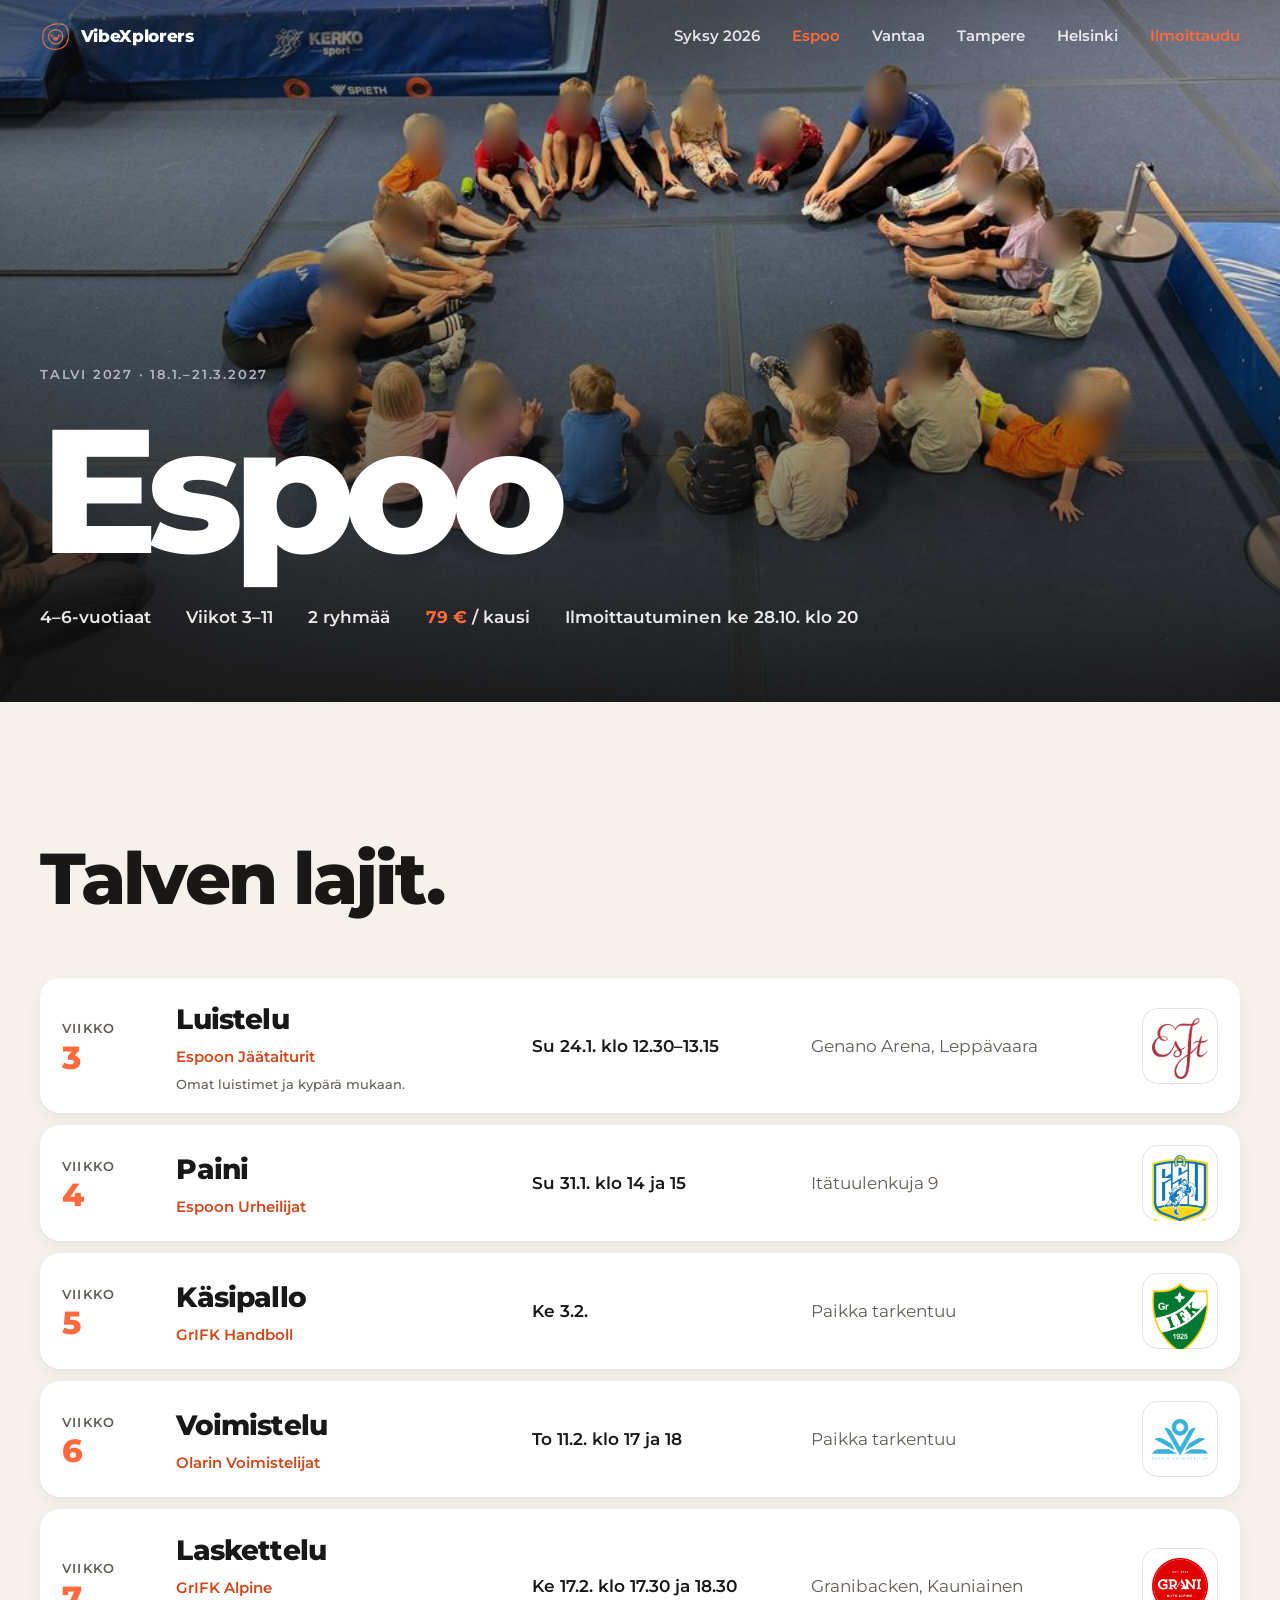
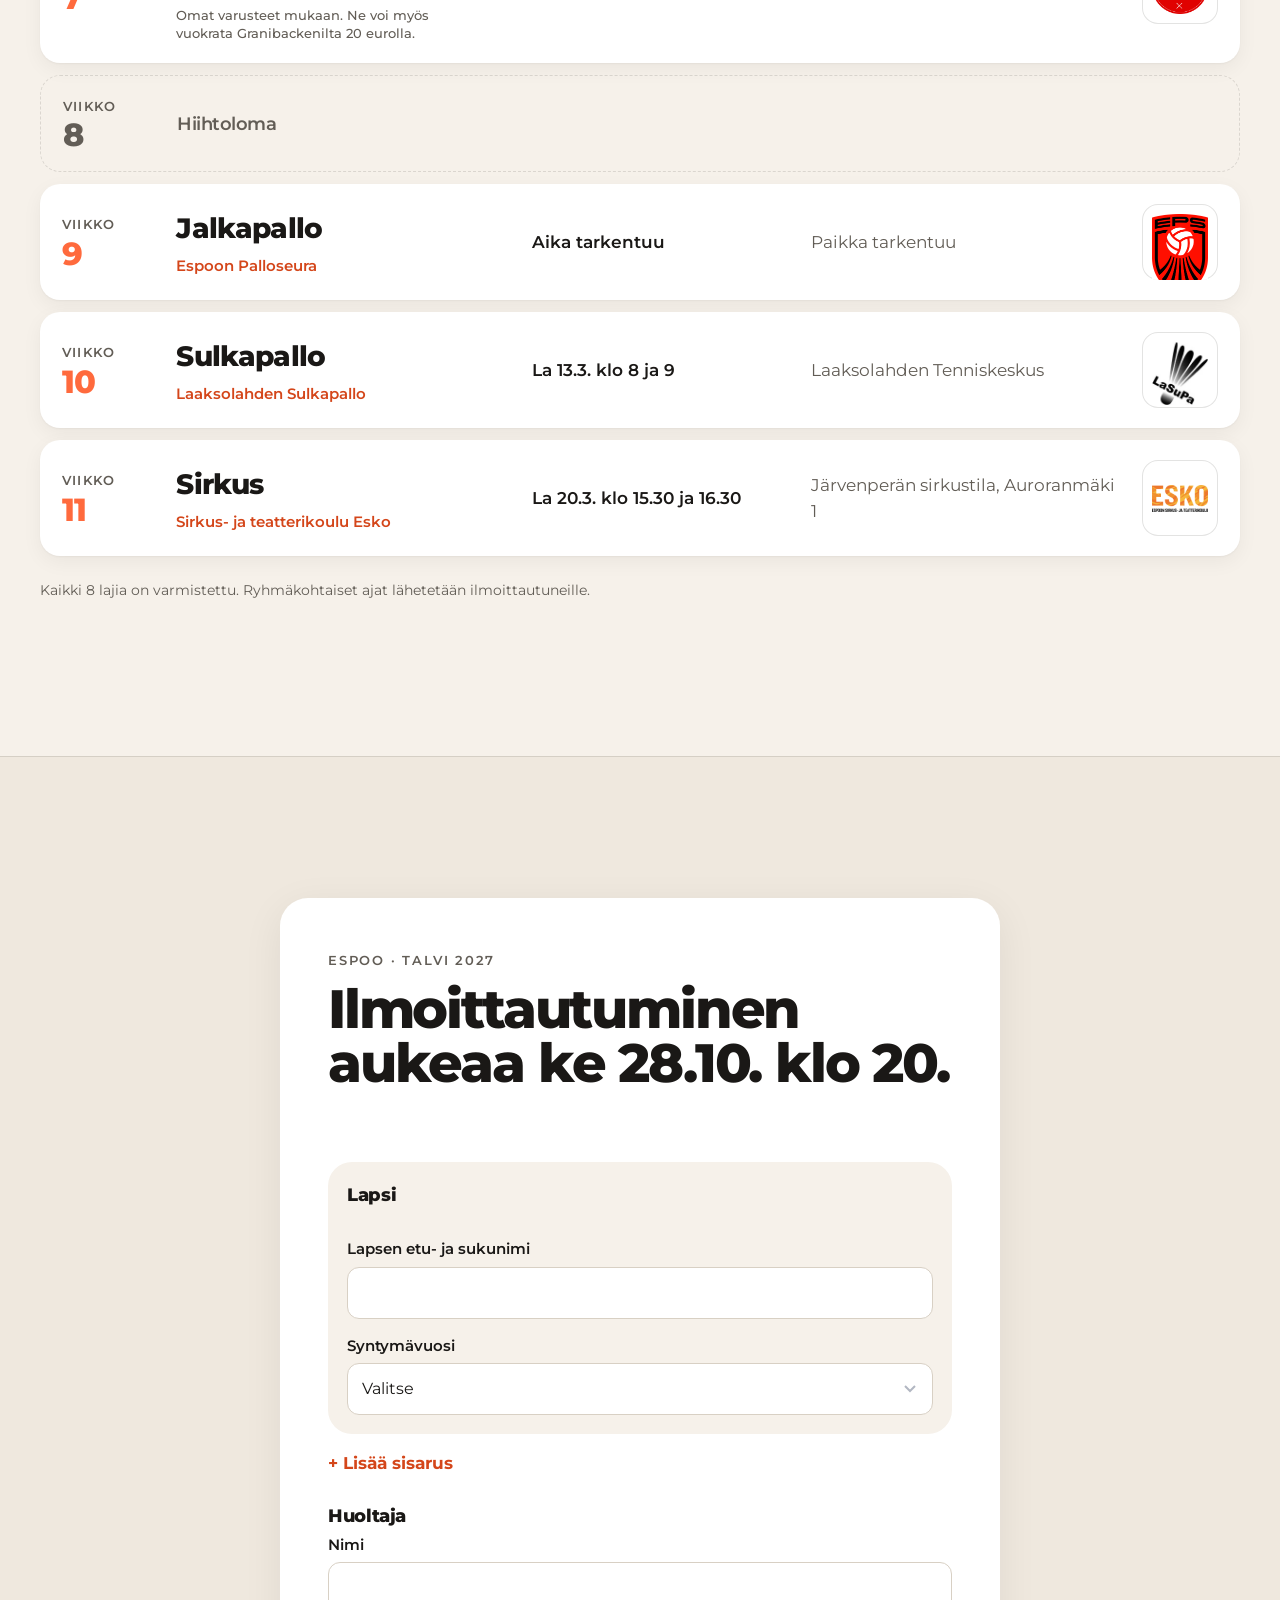
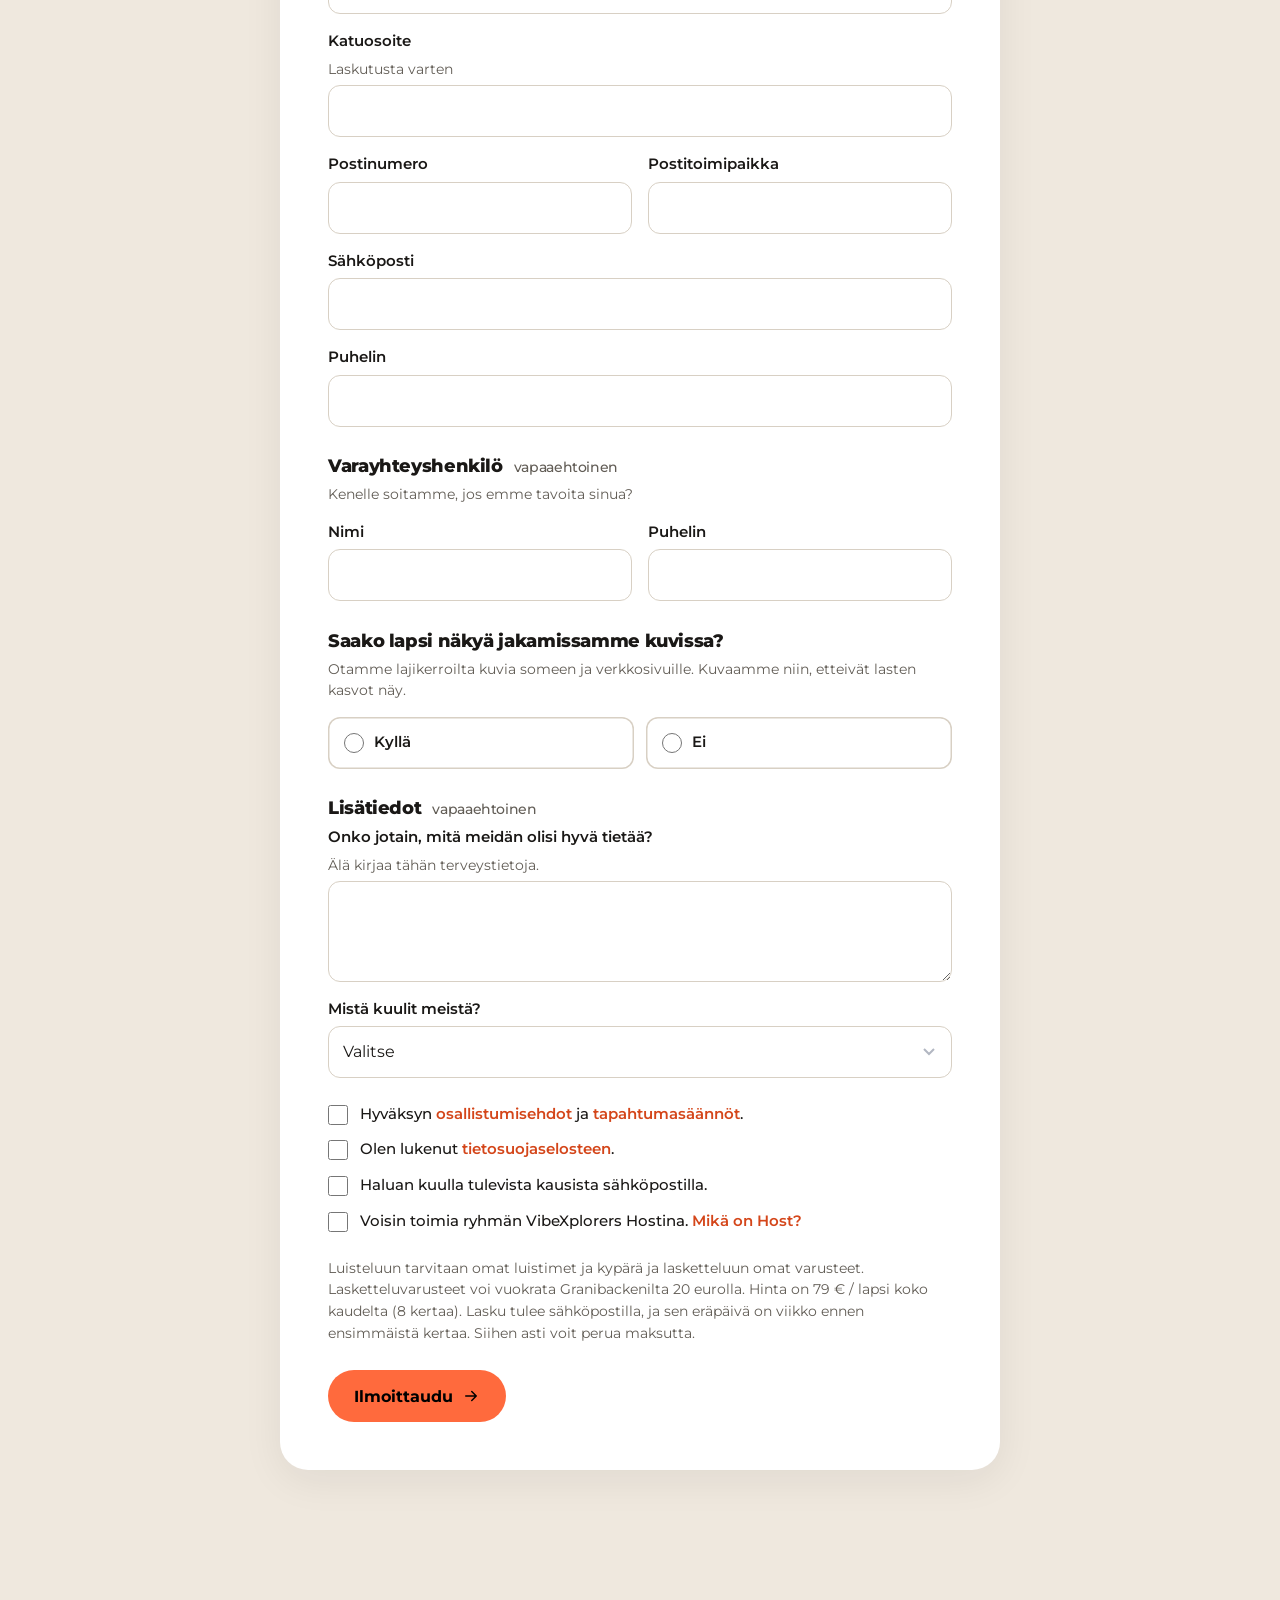
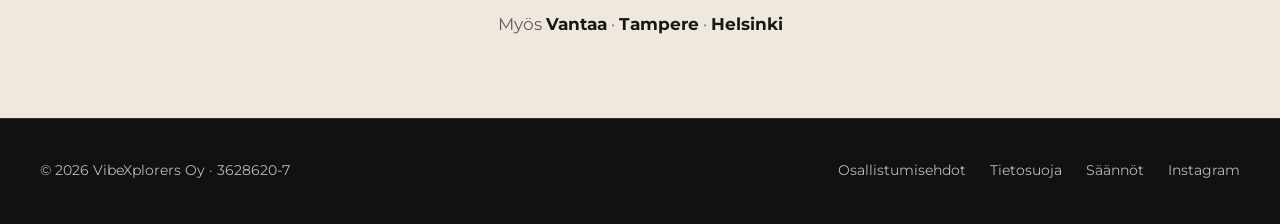
==== espoo.html @ 740dd037 "aikataulumuutokset" ====
<!DOCTYPE html>
<html lang="fi">
<head>
  <meta charset="UTF-8" />
  <meta name="viewport" content="width=device-width, initial-scale=1.0" />
  <title>VibeXplorers Espoo – Talvi 2027</title>
  <meta name="description" content="8 lajin liikkari 4–6-vuotiaille, Espoo, talvi 2027." />
  <meta name="theme-color" content="#0b0b0b" />
  <meta property="og:title" content="VibeXplorers Espoo – Talvi 2027" />
  <meta property="og:description" content="8 lajin liikkari 4–6-vuotiaille, Espoo, talvi 2027." />
  <meta property="og:image" content="https://vibexplorers.com/share-2027.jpg" />
  <meta property="og:image:type" content="image/jpeg" />
  <meta property="og:image:width" content="1200" />
  <meta property="og:image:height" content="630" />
  <meta property="og:image:alt" content="VibeXplorers – Kokeile eri lajeja. Löydä oma juttu." />
  <meta property="og:locale" content="fi_FI" />
  <meta property="og:site_name" content="VibeXplorers" />
  <meta property="og:url" content="https://vibexplorers.com/espoo" />
  <link rel="canonical" href="https://vibexplorers.com/espoo" />
  <meta property="og:type" content="website" />
  <meta name="twitter:card" content="summary_large_image" />
  <meta name="twitter:image" content="https://vibexplorers.com/share-2027.jpg" />
  <link rel="apple-touch-icon" sizes="180x180" href="/apple-touch-icon.png">
  <link rel="icon" type="image/png" sizes="96x96" href="/favicon-96x96.png">
  <link rel="icon" type="image/svg+xml" href="/favicon.svg">
  <link rel="manifest" href="/site.webmanifest">
  <link rel="preload" as="image" href="img/kuva-piiri.jpg">
  <link rel="stylesheet" href="style.css?v=2" />
</head>
<body>
  <nav class="nav" aria-label="Päävalikko">
    <div class="wrap">
      <a href="/" class="logo"><img src="logo.png" alt="" width="32" height="32" /><span>VibeXplorers</span></a>
      <ul>
        <li><a href="/syksy">Syksy<span class="yr"> 2026</span></a></li><li><a href="/espoo" aria-current="page">Espoo</a></li><li><a href="/vantaa">Vantaa</a></li><li><a href="/tampere">Tampere</a></li><li><a href="/helsinki">Helsinki</a></li>
        <li><a href="#ilmoittaudu" class="cta">Ilmoittaudu</a></li>
      </ul>
    </div>
  </nav>

  <header class="hero city-hero">
    <img src="img/kuva-piiri.jpg" alt="" style="object-position:50% 45%" />
    <div class="wrap">
      <span class="label">Talvi 2027 · 18.1.–21.3.2027</span>
      <h1>Espoo</h1>
      <div class="facts"><span>4–6-vuotiaat</span><span>Viikot 3–11</span><span>2 ryhmää</span><span><b>79 €</b> / kausi</span><span>Ilmoittautuminen ke 28.10. klo 20</span></div>
    </div>
  </header>

  <main>
    <section class="sec light">
      <div class="wrap">
        <div class="head rv"><h2 class="statement">Talven lajit.</h2></div>
        <div class="program rv">
        <div class="row"><div class="wk">Viikko<b>3</b></div><div><h3>Luistelu</h3><div class="club">Espoon Jäätaiturit</div><div class="gear">Omat luistimet ja kypärä mukaan.</div></div><div class="time">Su 24.1. klo 12.30–13.15</div><div class="place">Genano Arena, Leppävaara</div><div class="logo-tile"><img src="img/logot/esjt.png" alt="Espoon Jäätaiturit" loading="lazy" /></div></div>
        <div class="row"><div class="wk">Viikko<b>4</b></div><div><h3>Paini</h3><div class="club">Espoon Urheilijat</div></div><div class="time">Su 31.1. klo 14 ja 15</div><div class="place">Itätuulenkuja 9</div><div class="logo-tile"><img src="img/logot/esu.png" alt="Espoon Urheilijat" loading="lazy" /></div></div>
        <div class="row"><div class="wk">Viikko<b>5</b></div><div><h3>Käsipallo</h3><div class="club">GrIFK Handboll</div></div><div class="time">Ke 3.2.</div><div class="place">Paikka tarkentuu</div><div class="logo-tile"><img src="img/logot/grifk.png" alt="GrIFK Handboll" loading="lazy" /></div></div>
        <div class="row"><div class="wk">Viikko<b>6</b></div><div><h3>Voimistelu</h3><div class="club">Olarin Voimistelijat</div></div><div class="time">To 11.2. klo 17 ja 18</div><div class="place">Paikka tarkentuu</div><div class="logo-tile"><img src="img/logot/ovo.png" alt="Olarin Voimistelijat" loading="lazy" /></div></div>
        <div class="row"><div class="wk">Viikko<b>7</b></div><div><h3>Laskettelu</h3><div class="club">GrIFK Alpine</div><div class="gear">Omat varusteet mukaan. Ne voi myös vuokrata Granibackenilta 20 eurolla.</div></div><div class="time">Ke 17.2. klo 17.30 ja 18.30</div><div class="place">Granibacken, Kauniainen</div><div class="logo-tile"><img src="img/logot/grani.png" alt="GrIFK Alpine" loading="lazy" /></div></div>
        <div class="row off"><div class="wk">Viikko<b>8</b></div><div><h3>Hiihtoloma</h3></div><div></div><div></div><div></div></div>
        <div class="row"><div class="wk">Viikko<b>9</b></div><div><h3>Jalkapallo</h3><div class="club">Espoon Palloseura</div></div><div class="time">Aika tarkentuu</div><div class="place">Paikka tarkentuu</div><div class="logo-tile"><img src="img/logot/eps.png" alt="Espoon Palloseura" loading="lazy" /></div></div>
        <div class="row"><div class="wk">Viikko<b>10</b></div><div><h3>Sulkapallo</h3><div class="club">Laaksolahden Sulkapallo</div></div><div class="time">La 13.3. klo 8 ja 9</div><div class="place">Laaksolahden Tenniskeskus</div><div class="logo-tile"><img src="img/logot/lasupa.png" alt="Laaksolahden Sulkapallo" loading="lazy" /></div></div>
        <div class="row"><div class="wk">Viikko<b>11</b></div><div><h3>Sirkus</h3><div class="club">Sirkus- ja teatterikoulu Esko</div></div><div class="time">La 20.3. klo 15.30 ja 16.30</div><div class="place">Järvenperän sirkustila, Auroranmäki 1</div><div class="logo-tile"><img src="img/logot/esko.png" alt="Sirkus- ja teatterikoulu Esko" loading="lazy" /></div></div>
        </div>
        <p class="note">Kaikki 8 lajia on varmistettu. Ryhmäkohtaiset ajat lähetetään ilmoittautuneille.</p>
      </div>
    </section>

    <section class="sec reg light" id="ilmoittaudu" data-api="https://script.google.com/macros/s/AKfycbxaE8k7ecQkRbApqkRnJxMLZdKQ932snYAb1148hZ644TEFt3Ra5DZ1m1UEX1Vsi7Tr/exec" data-city="espoo" data-years="2020,2021,2022,2023" data-groups="2" data-per-group="27">
      <div class="wrap narrow">
        <span class="label">Espoo · Talvi 2027</span>
        <h2 data-title>Ilmoittautuminen aukeaa ke 28.10. klo 20.</h2>
        <p class="reg-status" data-status aria-live="polite"></p>
        <div class="reg-done" data-done hidden aria-live="polite"></div>
        <form novalidate>
          <div data-kids></div>
          <button type="button" class="linkbtn add" data-add-kid>+ Lisää sisarus</button>

          <fieldset><legend>Huoltaja</legend>
            <div class="field"><label for="guardian">Nimi</label><input id="guardian" name="guardian" type="text" autocomplete="name" aria-describedby="err-guardian" /><span class="err" id="err-guardian" aria-live="polite"></span></div>
            <div class="field"><label for="street">Katuosoite</label><span class="hint">Laskutusta varten</span><input id="street" name="street" type="text" autocomplete="street-address" aria-describedby="err-street" /><span class="err" id="err-street" aria-live="polite"></span></div>
            <div class="two">
              <div class="field"><label for="postcode">Postinumero</label><input id="postcode" name="postcode" type="text" autocomplete="postal-code" aria-describedby="err-postcode" inputmode="numeric" maxlength="5"/><span class="err" id="err-postcode" aria-live="polite"></span></div>
              <div class="field"><label for="postCity">Postitoimipaikka</label><input id="postCity" name="postCity" type="text" autocomplete="address-level2" aria-describedby="err-postCity" /><span class="err" id="err-postCity" aria-live="polite"></span></div>
            </div>
            <div class="field"><label for="email">Sähköposti</label><input id="email" name="email" type="email" autocomplete="email" aria-describedby="err-email" inputmode="email"/><span class="err" id="err-email" aria-live="polite"></span></div>
            <div class="field"><label for="phone">Puhelin</label><input id="phone" name="phone" type="tel" autocomplete="tel" aria-describedby="err-phone" /><span class="err" id="err-phone" aria-live="polite"></span></div>
          </fieldset>

          <fieldset><legend>Varayhteyshenkilö <span class="opt">vapaaehtoinen</span></legend>
            <p class="hint">Kenelle soitamme, jos emme tavoita sinua?</p>
            <div class="two">
              <div class="field"><label for="emergencyName">Nimi</label><input id="emergencyName" name="emergencyName" type="text" autocomplete="off" aria-describedby="err-emergencyName" /><span class="err" id="err-emergencyName" aria-live="polite"></span></div>
              <div class="field"><label for="emergencyPhone">Puhelin</label><input id="emergencyPhone" name="emergencyPhone" type="tel" autocomplete="off" aria-describedby="err-emergencyPhone" /><span class="err" id="err-emergencyPhone" aria-live="polite"></span></div>
            </div>
          </fieldset>

          <fieldset id="photo" aria-describedby="err-photo"><legend>Saako lapsi näkyä jakamissamme kuvissa?</legend>
            <p class="hint">Otamme lajikerroilta kuvia someen ja verkkosivuille. Kuvaamme niin, etteivät lasten kasvot näy.</p>
            <div class="choice"><label><input type="radio" name="photo" value="yes" /> Kyllä</label><label><input type="radio" name="photo" value="no" /> Ei</label></div>
            <span class="err" id="err-photo" aria-live="polite"></span>
          </fieldset>

          <fieldset><legend>Lisätiedot <span class="opt">vapaaehtoinen</span></legend>
            <div class="field"><label for="notes">Onko jotain, mitä meidän olisi hyvä tietää?</label><span class="hint">Älä kirjaa tähän terveystietoja.</span><textarea id="notes" name="notes" rows="3" maxlength="500"></textarea></div>
            <div class="field"><label for="source">Mistä kuulit meistä?</label><select id="source" name="source"><option value="">Valitse</option><option>Kaveri</option><option>Instagram</option><option>Facebook</option><option>Päiväkoti</option><option>Seura</option><option>Muu</option></select></div>
          </fieldset>

          <fieldset class="checks"><legend class="sr">Hyväksynnät</legend>
            <label class="check"><input type="checkbox" name="terms" id="terms" aria-describedby="err-terms" /> <span>Hyväksyn <a href="/vibexplorers-osallistumisehdot.pdf" target="_blank" rel="noopener">osallistumisehdot</a> ja <a href="/vibexplorers-saannot.pdf" target="_blank" rel="noopener">tapahtumasäännöt</a>.</span></label>
            <span class="err" id="err-terms" aria-live="polite"></span>
            <label class="check"><input type="checkbox" name="privacy" id="privacy" aria-describedby="err-privacy" /> <span>Olen lukenut <a href="/vibexplorers-tietosuojaseloste.pdf" target="_blank" rel="noopener">tietosuojaselosteen</a>.</span></label>
            <span class="err" id="err-privacy" aria-live="polite"></span>
            <label class="check"><input type="checkbox" name="newsletter" /> <span>Haluan kuulla tulevista kausista sähköpostilla.</span></label>
            <label class="check"><input type="checkbox" name="host" /> <span>Voisin toimia ryhmän VibeXplorers Hostina. <a href="/host" target="_blank" rel="noopener">Mikä on Host?</a></span></label>
          </fieldset>

          <div class="hp" aria-hidden="true"><label for="website">Älä täytä</label><input id="website" name="website" type="text" tabindex="-1" autocomplete="off" /></div>

          <p class="fine">Luisteluun tarvitaan omat luistimet ja kypärä ja lasketteluun omat varusteet. Lasketteluvarusteet voi vuokrata Granibackenilta 20 eurolla. Hinta on 79 € / lapsi koko kaudelta (8 kertaa). Lasku tulee sähköpostilla, ja sen eräpäivä on viikko ennen ensimmäistä kertaa. Siihen asti voit perua maksutta.</p>
          <p class="soon-note" data-soon-note hidden></p>
          <div class="form-msg" data-form-msg hidden role="alert"></div>
          <button type="submit" class="btn submit" disabled><span>Ladataan…</span> <svg viewBox="0 0 24 24" fill="none" stroke="currentColor" stroke-width="2" stroke-linecap="round" stroke-linejoin="round" aria-hidden="true"><path d="M5 12h14M13 6l6 6-6 6"/></svg></button>
        </form>
        <template id="kid-tpl">
          <fieldset class="kid"><legend>Lapsi</legend>
            <div class="field"><label data-for="Name">Lapsen etu- ja sukunimi</label><input data-k="Name" type="text" autocomplete="off" /><span class="err" data-err="Name" aria-live="polite"></span></div>
            <div class="field"><label data-for="Year">Syntymävuosi</label><select data-k="Year"><option value="">Valitse</option><option value="2020">2020</option><option value="2021">2021</option><option value="2022">2022</option><option value="2023">2023</option></select><span class="err" data-err="Year" aria-live="polite"></span></div>
            <button type="button" class="linkbtn rm" data-rm hidden>Poista</button>
          </fieldset>
        </template>
      </div>
    </section>
    <script src="/ilmo.js?v=9" defer></script>

    <p style="text-align:center;color:var(--grey);margin:-3rem 0 5rem">Myös <a href="/vantaa" style="color:var(--white);font-weight:700">Vantaa</a> · <a href="/tampere" style="color:var(--white);font-weight:700">Tampere</a> · <a href="/helsinki" style="color:var(--white);font-weight:700">Helsinki</a></p>
  </main>

  <footer>
    <div class="wrap">
      <span>&copy; 2026 VibeXplorers Oy · 3628620-7</span>
      <nav aria-label="Alatunniste">
        <a href="vibexplorers-osallistumisehdot.pdf" target="_blank" rel="noopener noreferrer">Osallistumisehdot</a>
        <a href="vibexplorers-tietosuojaseloste.pdf" target="_blank" rel="noopener noreferrer">Tietosuoja</a>
        <a href="vibexplorers-saannot.pdf" target="_blank" rel="noopener noreferrer">Säännöt</a>
        <a href="https://www.instagram.com/vibexplorers_/" target="_blank" rel="noopener noreferrer">Instagram</a>
      </nav>
    </div>
  </footer>
  <script>
    (function () {
      var nav = document.querySelector('.nav');
      var onScroll = function () { nav.classList.toggle('solid', window.scrollY > 40); };
      onScroll(); window.addEventListener('scroll', onScroll, { passive: true });
      var els = document.querySelectorAll('.rv');
      if (!('IntersectionObserver' in window)) { els.forEach(function (el) { el.classList.add('in'); }); return; }
      var io = new IntersectionObserver(function (entries) {
        entries.forEach(function (en) { if (en.isIntersecting) { en.target.classList.add('in'); io.unobserve(en.target); } });
      }, { rootMargin: '0px 0px -8% 0px' });
      els.forEach(function (el) { io.observe(el); });
    })();
  </script>
</body>
</html>
---- style.css ----
/* VibeXplorers – Talvi 2027 (v4, minimal) */
@import url('https://fonts.googleapis.com/css2?family=Montserrat:wght@400;500;600;700;800&display=swap');

:root {
  --orange: #FF6A3D;
  --black: #000;
  --ink: #0b0b0b;
  --charcoal: #111;
  --white: #fff;
  --grey: #B2B7C2;
  --line: rgba(255,255,255,.12);
  --max: 1200px;
  --r: 20px;
}

* { box-sizing: border-box; }
html { scroll-behavior: smooth; overflow-x: clip; }
body { margin: 0; font-family: 'Montserrat', system-ui, sans-serif; background: var(--ink); color: var(--white); line-height: 1.55; -webkit-font-smoothing: antialiased; overflow-x: clip; }
a { color: inherit; text-decoration: none; }
img { display: block; max-width: 100%; height: auto; }
.wrap { width: min(100% - 40px, var(--max)); margin: 0 auto; }

h1, h2 { margin: 0; font-weight: 800; letter-spacing: -0.04em; line-height: 1; }
.label { font-size: .8rem; font-weight: 600; letter-spacing: .14em; text-transform: uppercase; color: var(--grey); }
.o { color: var(--orange); }

.btn { display: inline-flex; align-items: center; gap: .6rem; height: 52px; padding: 0 1.6rem; border-radius: 999px; font-weight: 700; font-size: .98rem; white-space: nowrap; background: var(--orange); color: var(--black); transition: transform .2s ease, background .2s ease; }
.btn svg { width: 18px; height: 18px; flex: none; }
.btn:hover { transform: translateY(-1px); background: #ff7f57; }
.btn.ghost { background: transparent; color: var(--white); box-shadow: inset 0 0 0 1.5px rgba(255,255,255,.35); }
.btn.ghost:hover { box-shadow: inset 0 0 0 1.5px var(--white); background: transparent; }

/* Nav */
.nav { position: fixed; inset: 0 0 auto; z-index: 50; transition: background .3s, backdrop-filter .3s; }
.nav.solid { background: rgba(11,11,11,.8); backdrop-filter: blur(14px); -webkit-backdrop-filter: blur(14px); }
.nav .wrap { display: flex; align-items: center; justify-content: space-between; height: 72px; }
.nav .logo { display: flex; align-items: center; gap: .55rem; font-weight: 800; letter-spacing: -0.02em; }
.nav .logo img { width: 32px; height: 32px; }
.nav ul { display: flex; align-items: center; gap: 2rem; list-style: none; margin: 0; padding: 0; font-weight: 600; font-size: .95rem; }
.nav ul a { opacity: .85; transition: opacity .2s, color .2s; }
.nav ul a:hover, .nav ul a[aria-current] { opacity: 1; }
.nav ul a[aria-current] { color: var(--orange); }
.nav ul .cta { opacity: 1; color: var(--orange); }

/* Hero */
.hero { position: relative; min-height: 100svh; display: flex; align-items: flex-end; overflow: hidden; }
.hero > img { position: absolute; inset: 0; width: 100%; height: 100%; object-fit: cover; object-position: 50% 60%; }
.hero::after { content: ""; position: absolute; inset: 0; background: linear-gradient(180deg, rgba(0,0,0,.45) 0%, rgba(0,0,0,0) 22%, rgba(0,0,0,.35) 55%, rgba(0,0,0,.9) 100%), linear-gradient(90deg, rgba(0,0,0,.55) 0%, rgba(0,0,0,0) 65%); }
.hero .wrap { position: relative; z-index: 1; padding-bottom: clamp(3rem, 8vh, 5.5rem); }
.hero h1 { font-size: clamp(2.6rem, 7vw, 6rem); max-width: none; margin-top: 1rem; }
.hero p { font-size: clamp(1.05rem, 1.6vw, 1.25rem); color: rgba(255,255,255,.85); margin: 1.4rem 0 2rem; max-width: 34ch; }
.hero .actions { display: flex; flex-wrap: wrap; gap: .8rem; }

.city-hero { min-height: 78svh; }
.city-hero h1 { font-size: clamp(4rem, 14vw, 11rem); max-width: none; letter-spacing: -0.06em; }
.facts { display: flex; flex-wrap: wrap; gap: .5rem 2.2rem; margin-top: 1.6rem; font-weight: 600; font-size: 1.05rem; }
.facts span { color: rgba(255,255,255,.9); }
.facts b { color: var(--orange); font-weight: 700; }

/* Sections */
.sec { padding: clamp(5rem, 11vw, 9rem) 0; }
.statement { font-size: clamp(2.2rem, 5.6vw, 4.6rem); max-width: 14ch; }
.sub { color: var(--grey); font-size: 1.1rem; margin: 1.4rem 0 0; max-width: 46ch; }
.head { display: flex; justify-content: space-between; align-items: flex-end; gap: 2rem; flex-wrap: wrap; margin-bottom: clamp(2.5rem, 5vw, 4rem); }

/* Photo bento */
.bento { display: grid; grid-template-columns: repeat(4, 1fr); grid-auto-rows: clamp(180px, 22vw, 290px); gap: 12px; }
.bento figure { margin: 0; border-radius: var(--r); overflow: hidden; background: #1a1a1a; }
.bento img { width: 100%; height: 100%; object-fit: cover; transition: transform 1.2s cubic-bezier(.2,.7,.2,1); }
.bento figure:hover img { transform: scale(1.04); }
.bento .t { grid-row: span 2; }
.bento .w { grid-column: span 2; }

/* Cities */
.cities { border-top: 1px solid var(--line); }
.city-row { display: grid; grid-template-columns: 1fr auto auto; align-items: center; gap: 2rem; padding: clamp(1.6rem, 3.5vw, 2.6rem) 0; border-bottom: 1px solid var(--line); transition: padding .3s ease; }
.city-row h3 { margin: 0; font-size: clamp(2.4rem, 6vw, 4.8rem); font-weight: 800; letter-spacing: -0.05em; line-height: 1; transition: color .25s; }
.city-row .when { color: var(--grey); font-weight: 600; text-align: right; }
.city-row .arrow { width: 56px; height: 56px; border-radius: 50%; display: grid; place-items: center; box-shadow: inset 0 0 0 1.5px rgba(255,255,255,.25); transition: background .25s, box-shadow .25s, transform .25s; }
.city-row .arrow svg { width: 20px; height: 20px; }
.city-row:hover h3 { color: var(--orange); }
.city-row:hover .arrow { background: var(--orange); box-shadow: none; color: var(--black); transform: rotate(-45deg); }

/* Passi split */
.split { display: grid; grid-template-columns: 1fr 1fr; gap: clamp(2rem, 6vw, 6rem); align-items: center; }
.passi-img { background: #161616; border-radius: 28px; padding: clamp(2rem, 6vw, 4.5rem); display: grid; place-items: center; }
.passi-img img { width: min(100%, 340px); border-radius: 14px; box-shadow: 0 30px 60px rgba(0,0,0,.55); }

/* Program list */
.program { border-top: 1px solid var(--line); }
.row { position: relative; display: grid; grid-template-columns: 90px 1.3fr 1fr 1.2fr 76px; gap: 1.5rem; align-items: center; padding: 1.6rem 0; border-bottom: 1px solid var(--line); }
.row .wk { font-size: .82rem; font-weight: 600; color: var(--grey); letter-spacing: .08em; text-transform: uppercase; }
.row .wk b { display: block; font-size: 2rem; color: var(--white); letter-spacing: -0.04em; font-weight: 800; text-transform: none; line-height: 1; margin-top: .2rem; }
.row h3 { margin: 0; font-size: clamp(1.35rem, 2.4vw, 1.75rem); font-weight: 800; letter-spacing: -0.03em; }
.row .club { color: var(--orange); font-weight: 600; margin-top: .2rem; font-size: .95rem; }
.row .time { font-weight: 600; }
.row .place { color: var(--grey); }
.row.tba h3 { color: rgba(255,255,255,.35); }
.row.tba .wk b { color: rgba(255,255,255,.35); }
.row.off { opacity: .5; }
.row.off h3 { font-weight: 600; font-size: 1.1rem; }
.note { color: var(--grey); font-size: .9rem; margin-top: 1.4rem; }

/* CTA */
.cta { text-align: center; }
.cta h2 { font-size: clamp(2.4rem, 6vw, 5rem); max-width: 16ch; margin: 0 auto; }
.cta .btn { margin-top: 2.4rem; }

/* Contact */
.contact { display: flex; align-items: center; gap: 1.2rem; justify-content: center; margin-top: 4.5rem; color: var(--grey); }
.contact img { width: 56px; height: 56px; border-radius: 50%; object-fit: cover; }
.contact strong { color: var(--white); display: block; font-weight: 700; }
.contact a { color: var(--orange); font-weight: 600; }

/* Footer */
footer { border-top: 1px solid var(--line); padding: 2.6rem 0; color: var(--grey); font-size: .88rem; }
footer .wrap { display: flex; justify-content: space-between; gap: 1.5rem; flex-wrap: wrap; align-items: center; }
footer nav { display: flex; gap: 1.5rem; flex-wrap: wrap; }
footer a:hover { color: var(--white); }

/* Reveal */
.rv { opacity: 0; transform: translateY(24px); transition: opacity .9s ease, transform .9s cubic-bezier(.2,.7,.2,1); }
.rv.in { opacity: 1; transform: none; }

@media (max-width: 900px) {
  .bento { grid-template-columns: repeat(2, 1fr); }
  .bento .w { grid-column: span 2; }
  .split { grid-template-columns: 1fr; }
  .row { grid-template-columns: 70px 1fr; row-gap: .35rem; align-items: baseline; padding-right: 76px; }
  .row .logo-tile { position: absolute; right: 0; top: 1.4rem; width: 60px; height: 60px; padding: 8px; }
  .row .time, .row .place { grid-column: 2; }
  .row .wk b { font-size: 1.6rem; }
}
@media (max-width: 640px) {
  .nav ul { gap: 1.05rem; font-size: .88rem; }
  .nav .logo span { display: none; }
  .nav ul li:last-child { display: none; }
  .city-row { grid-template-columns: 1fr auto; }
  .city-row .when { display: none; }
  .city-row .arrow { width: 46px; height: 46px; }
  .btn { width: 100%; justify-content: center; }
  .hero .actions { width: 100%; }
}
@media (prefers-reduced-motion: reduce) {
  * { transition: none !important; scroll-behavior: auto !important; }
  .rv { opacity: 1; transform: none; }
}

/* Club logos */
.logo-tile { width: 76px; height: 76px; border-radius: 16px; background: var(--white); display: grid; place-items: center; padding: 10px; }
.logo-tile { overflow: hidden; }
.logo-tile img { width: 100%; height: 100%; object-fit: contain; }
.partners .label { display: block; margin-bottom: 1.4rem; }
.partner-grid { display: grid; grid-template-columns: repeat(7, 1fr); gap: 12px; }
.partner-grid .logo-tile { width: auto; height: 112px; padding: 18px 20px; border-radius: var(--r); transition: transform .3s ease; }
.partner-grid .logo-tile:hover { transform: translateY(-3px); }
@media (max-width: 900px) { .partner-grid { grid-template-columns: repeat(4, 1fr); } }
@media (max-width: 640px) { .partner-grid { grid-template-columns: repeat(3, 1fr); } .partner-grid .logo-tile { height: 88px; padding: 12px; } }
.partner-grid .logo-tile { display: flex; align-items: center; justify-content: center; }
.partner-grid .logo-tile img { height: 76px; width: 100%; }
@media (max-width: 640px) { .partner-grid .logo-tile img { height: 62px; } }

/* Mini logos under city name */
.mini-logos { display: flex; flex-wrap: wrap; gap: 8px; margin-top: 1.1rem; }
.mini-logos span { width: 44px; height: 44px; border-radius: 12px; background: var(--white); display: flex; align-items: center; justify-content: center; padding: 6px; transition: transform .25s ease; }
.mini-logos img { width: 100%; height: 100%; object-fit: contain; }
.city-row:hover .mini-logos span { transform: translateY(-2px); }
@media (max-width: 640px) { .mini-logos { gap: 6px; } .mini-logos span { width: 34px; height: 34px; border-radius: 9px; padding: 4px; } }
@media (max-width: 640px) { .city-row { gap: 1rem; } }

/* Fall 2026 (running group) */
.notice { display: inline-flex; align-items: center; gap: .6rem; margin-bottom: 1.4rem; padding: .55rem 1rem; border-radius: 999px; background: rgba(255,255,255,.12); backdrop-filter: blur(10px); -webkit-backdrop-filter: blur(10px); font-weight: 600; font-size: .92rem; transition: background .2s; }
.notice:hover { background: rgba(255,255,255,.2); }
.notice svg { width: 16px; height: 16px; }
.notice .dot { width: 8px; height: 8px; border-radius: 50%; background: var(--orange); box-shadow: 0 0 0 0 rgba(255,106,61,.6); animation: pulse 2s infinite; }
@keyframes pulse { 70% { box-shadow: 0 0 0 8px rgba(255,106,61,0); } 100% { box-shadow: 0 0 0 0 rgba(255,106,61,0); } }
.hero .wrap > .notice + .label { display: block; }
.fall-hero { min-height: 60svh; }
.row .done, .row .next { display: none; margin-left: .6rem; font-size: .72rem; font-weight: 700; letter-spacing: .08em; text-transform: uppercase; padding: .2rem .55rem; border-radius: 999px; vertical-align: middle; }
.row.past { opacity: .4; }
.row.past .done { display: inline-block; background: rgba(255,255,255,.12); color: var(--white); }
.row.is-next .next { display: inline-block; background: var(--orange); color: var(--black); }
.row.is-next { background: linear-gradient(90deg, rgba(255,106,61,.10), transparent 70%); }
@media (max-width: 640px) { .notice { font-size: .82rem; padding: .5rem .85rem; } .row .done, .row .next { margin-left: 0; margin-top: .35rem; } .row.is-next .next, .row.past .done { display: table; } }
@media (prefers-reduced-motion: reduce) { .notice .dot { animation: none; } }

/* past fall sessions compact */
.row.past { padding: .9rem 0; }
.row.past h3 { font-size: 1.1rem; }
.row.past .wk b { font-size: 1.3rem; }
.row.past .club, .row.past .place { display: none; }
.row.past .logo-tile { width: 44px; height: 44px; padding: 6px; border-radius: 10px; }
@media (max-width: 640px) {
  .nav .yr { display: none; }
  .row.past { padding-right: 56px; }
  .row.past .logo-tile { top: .8rem; width: 40px; height: 40px; }
}
@media (max-width: 640px) {
  .nav ul { gap: .85rem; font-size: .84rem; }
  .row.past { row-gap: .15rem; }
  .row.past .done { display: inline-block; margin: 0 0 0 .5rem; }
  .row.past .time { font-size: .9rem; }
}
@media (max-width: 360px) { .nav ul { gap: .6rem; font-size: .8rem; } }
@media (max-width: 640px) { .fall-hero { min-height: 46svh; } }

/* Full group tag */
.full-tag { display: inline-block; vertical-align: middle; margin-left: .7rem; padding: .3rem .7rem; border-radius: 999px; background: var(--orange); color: var(--black); font-size: .8rem; font-weight: 700; letter-spacing: .02em; line-height: 1.2; }
.city-row h3 .full-tag { font-size: clamp(.75rem, 1.2vw, .9rem); transform: translateY(-.4em); }
.facts .full-tag { margin-left: 0; font-size: .85rem; }

/* Anchor targets clear the fixed nav */
section[id] { scroll-margin-top: 88px; }
/* Coming-soon city */
.soon-tag { display: inline-block; vertical-align: middle; margin-left: .7rem; padding: .3rem .7rem; border-radius: 999px; box-shadow: inset 0 0 0 1.5px rgba(255,255,255,.35); color: var(--white); font-size: clamp(.75rem, 1.2vw, .9rem); font-weight: 700; line-height: 1.2; transform: translateY(-.4em); }
.city-row.soon h3 { color: rgba(255,255,255,.55); }
.city-row.soon:hover h3 { color: var(--orange); }
.soon-tag, .full-tag { letter-spacing: .01em; }

/* Ilmoittautuminen */
.wrap.narrow { width: min(100% - 40px, 640px); }
.reg h2 { font-size: clamp(2.4rem, 6vw, 4rem); margin: .6rem 0 .8rem; }
.reg-status { color: var(--grey); margin: 0 0 2rem; min-height: 1.55em; }
.reg[data-state="open"] .reg-status { color: var(--white); font-weight: 600; }
.reg form { display: grid; gap: 1.6rem; }
.reg fieldset { border: 0; margin: 0; padding: 0; display: grid; gap: 1rem; min-width: 0; }
.reg legend { font-weight: 800; font-size: 1.15rem; letter-spacing: -0.02em; padding: 0; margin-bottom: .2rem; }
.reg .kid { padding: 1.2rem; border-radius: var(--r); background: var(--charcoal); box-shadow: inset 0 0 0 1px var(--line); }
.reg .kid + .kid { margin-top: 1rem; }
.reg .kid legend { float: left; width: 100%; margin-bottom: .8rem; }
.reg .opt { font-weight: 500; font-size: .85rem; color: var(--grey); margin-left: .4rem; }
.reg .field { display: grid; gap: .35rem; }
.reg label { font-weight: 600; font-size: .92rem; }
.reg .hint { color: var(--grey); font-size: .85rem; margin: 0; }
.reg input[type=text], .reg input[type=email], .reg input[type=tel], .reg select, .reg textarea {
  width: 100%; font: inherit; font-size: 16px; color: var(--white); background: var(--charcoal);
  border: 1.5px solid rgba(255,255,255,.18); border-radius: 12px; padding: 0 14px; height: 52px; appearance: none; -webkit-appearance: none; }
.reg textarea { height: auto; padding: 12px 14px; resize: vertical; }
.reg select { background-image: url("data:image/svg+xml,%3Csvg xmlns='http://www.w3.org/2000/svg' width='12' height='8' fill='none' stroke='%23B2B7C2' stroke-width='2'%3E%3Cpath d='M1 1l5 5 5-5'/%3E%3C/svg%3E"); background-repeat: no-repeat; background-position: right 16px center; padding-right: 40px; }
.reg .kid input, .reg .kid select { background-color: var(--ink); }
.reg input:focus, .reg select:focus, .reg textarea:focus { outline: none; border-color: var(--orange); box-shadow: 0 0 0 3px rgba(255,106,61,.25); }
.reg [aria-invalid="true"] { border-color: #ff8a7a; }
.reg .err { color: #ff8a7a; font-size: .85rem; font-weight: 600; min-height: 0; }
.reg .err:empty { display: none; }
.reg .two { display: grid; grid-template-columns: 1fr 1fr; gap: 1rem; }
.reg .two .field:first-child { min-width: 0; }
.reg .choice { display: flex; gap: .8rem; }
.reg .choice label { flex: 1; display: flex; align-items: center; gap: .6rem; height: 52px; padding: 0 1rem; border-radius: 12px; background: var(--charcoal); box-shadow: inset 0 0 0 1.5px rgba(255,255,255,.18); cursor: pointer; }
.reg .choice label:has(input:checked) { box-shadow: inset 0 0 0 2px var(--orange); }
.reg input[type=radio], .reg input[type=checkbox] { width: 20px; height: 20px; accent-color: var(--orange); flex: none; margin: 0; }
.reg .check { display: flex; gap: .75rem; align-items: flex-start; font-weight: 500; line-height: 1.45; cursor: pointer; }
.reg .check input { margin-top: 1px; }
.reg .check a, .reg .form-msg a, .reg-done a { color: var(--orange); font-weight: 600; }
.reg .checks { gap: .9rem; }
.reg .linkbtn { background: none; border: 0; padding: 0; font: inherit; font-weight: 700; color: var(--orange); cursor: pointer; justify-self: start; }
.reg .linkbtn.rm { color: var(--grey); font-weight: 600; font-size: .88rem; }
.reg .add { margin-top: -.6rem; }
.reg .fine { color: var(--grey); font-size: .88rem; margin: 0; }
.reg .form-msg { padding: .9rem 1.1rem; border-radius: 12px; background: rgba(255,138,122,.12); color: #ffb3a8; font-weight: 600; }
.reg .submit { justify-self: start; border: 0; cursor: pointer; font-family: inherit; }
.reg .submit:disabled { background: #3a3d44; color: var(--grey); cursor: default; transform: none; }
.reg .submit[aria-busy="true"] { background: var(--orange); color: var(--black); opacity: .75; }
.reg-done { padding: 1.6rem; border-radius: var(--r); background: var(--charcoal); box-shadow: inset 0 0 0 1px var(--line); }
.reg-done h3 { margin: 0 0 .6rem; font-size: 1.5rem; letter-spacing: -0.02em; }
.reg-done p { margin: .6rem 0 0; }
.reg-done:focus { outline: none; }
.reg .hp { position: absolute; left: -9999px; width: 1px; height: 1px; overflow: hidden; }
.sr { position: absolute; width: 1px; height: 1px; overflow: hidden; clip: rect(0 0 0 0); }
@media (max-width: 640px) {
  .reg .two { grid-template-columns: 1fr; }
  .reg .submit { width: 100%; justify-self: stretch; }
  .reg .kid { padding: 1rem; }
}
.prose .lead { font-size: 1.15rem; line-height: 1.6; margin: 0 0 2rem; }
.prose h3 { font-size: 1.2rem; letter-spacing: -0.02em; margin: 2rem 0 .6rem; }
.prose p { color: var(--grey); margin: 0 0 1rem; }
.prose a { color: var(--orange); font-weight: 600; }
.prose .steps { margin: 0; padding-left: 1.3rem; display: grid; gap: .6rem; color: var(--grey); }
.prose .steps li::marker { color: var(--orange); font-weight: 800; }
.city-row .opens { display: block; margin-top: .35rem; font-size: .85rem; font-weight: 600; color: var(--orange); }
.row .gear { margin-top: .4rem; font-size: .82rem; font-weight: 500; color: var(--grey); line-height: 1.4; max-width: 34ch; }
.reg[data-state="soon"] .reg-status { color: var(--white); background: rgba(255,106,61,.1); box-shadow: inset 0 0 0 1.5px rgba(255,106,61,.55); border-radius: 14px; padding: 1rem 1.2rem; line-height: 1.5; }
.reg[data-state="soon"] .reg-status b { color: var(--orange); }
.reg .soon-note { margin: 0; font-weight: 700; color: var(--orange); }
.reg h2 { overflow-wrap: break-word; -webkit-hyphens: auto; hyphens: auto; }
.cta .opens-list { list-style: none; padding: 0; margin: 1.8rem auto 0; display: flex; flex-wrap: wrap; justify-content: center; gap: .6rem 2rem; font-size: 1.05rem; color: var(--grey); }
.cta .opens-list b { color: var(--white); margin-right: .45rem; }
@media (max-width: 640px) { .cta .opens-list { flex-direction: column; gap: .4rem; } }

/* ===== Esikatselu: vaihtoehto 2 – tumma ja vaalea vuorottelevat ===== */
:root {
  --ink: #121110;            /* lämpimämpi hiilenmusta */
  --charcoal: #1b1a18;
  --cream: #F6F1EA;          /* lämmin vaalea pohja */
  --cream-2: #EFE8DE;
  --text-dark: #1a1816;
  --muted-dark: #625d56;
  --line-dark: rgba(26,24,22,.12);
  --orange-deep: #D4461A;    /* oranssi pieneen tekstiin vaalealla (kontrasti) */
  --r: 24px;
}
body { font-size: 17px; }
.hero::after { background: linear-gradient(180deg, rgba(18,17,16,.35) 0%, rgba(18,17,16,0) 25%, rgba(18,17,16,.3) 55%, rgba(18,17,16,.88) 100%), linear-gradient(90deg, rgba(18,17,16,.45) 0%, rgba(18,17,16,0) 65%); }

/* Vaalea osio */
.light { background: var(--cream); color: var(--text-dark); }
.light .label { color: var(--muted-dark); }
.light .statement, .light h2 { color: var(--text-dark); }
.light .note, .light .sub { color: var(--muted-dark); }

/* Ohjelma kortteina */
.light .program { border-top: 0; display: grid; gap: 12px; }
.light .row { background: #fff; border-bottom: 0; border-radius: 20px; padding: 1.25rem 1.4rem; box-shadow: 0 1px 2px rgba(26,24,22,.04), 0 6px 20px rgba(26,24,22,.05); }
.light .row .wk { color: var(--muted-dark); }
.light .row .wk b { color: var(--orange); }
.light .row .club { color: var(--orange-deep); }
.light .row .place, .light .row .gear { color: var(--muted-dark); }
.light .row.off { background: transparent; box-shadow: none; opacity: 1; }
.light .row.off h3, .light .row.off .wk, .light .row.off .wk b { color: var(--muted-dark); }
.light .row.off { border: 1.5px dashed var(--line-dark); }
.light .logo-tile { background: #fff; box-shadow: inset 0 0 0 1px var(--line-dark); }

/* Tarramerkki (Lajipassi-henki) */
.head { position: relative; }
.sticker { display: inline-grid; place-items: center; text-align: center; width: 112px; height: 112px; border-radius: 50%;
  background: var(--orange); color: #000; font-weight: 800; line-height: 1.05; letter-spacing: -0.02em; font-size: 1.05rem;
  transform: rotate(-8deg); box-shadow: 0 8px 24px rgba(212,70,26,.25); }
.sticker b { display: block; font-size: 2.2rem; letter-spacing: -0.05em; }
.sticker.teal { background: #00BFB3; box-shadow: 0 8px 24px rgba(0,191,179,.25); }

/* Lomake vaalealla */
.light.reg .reg-status { color: var(--muted-dark); }
.light.reg[data-state="open"] .reg-status { color: var(--text-dark); }
.light.reg[data-state="soon"] .reg-status { color: var(--text-dark); background: #fff; box-shadow: inset 0 0 0 1.5px rgba(255,106,61,.6); }
.light.reg[data-state="soon"] .reg-status b, .light .soon-note { color: var(--orange-deep); }
.light.reg .kid { background: #fff; box-shadow: 0 6px 20px rgba(26,24,22,.06); }
.light.reg input[type=text], .light.reg input[type=email], .light.reg input[type=tel], .light.reg select, .light.reg textarea,
.light.reg .kid input, .light.reg .kid select { background-color: #fff; color: var(--text-dark); border-color: #D8D0C4; }
.light.reg .hint, .light.reg .opt, .light.reg .fine { color: var(--muted-dark); }
.light.reg .choice label { background: #fff; box-shadow: inset 0 0 0 1.5px #D8D0C4; }
.light.reg .check a, .light.reg .linkbtn { color: var(--orange-deep); }
.light.reg .linkbtn.rm { color: var(--muted-dark); }
.light.reg .err { color: #C0391B; }
.light.reg [aria-invalid="true"] { border-color: #E0603F; }
.light.reg .form-msg { background: #FBE3DA; color: #9A2E12; }
.light.reg .submit:disabled { background: #E3DCD2; color: #8a847b; }
.light.reg .reg-done { background: #fff; box-shadow: 0 6px 20px rgba(26,24,22,.06); }
.light + p { background: var(--cream); margin: 0 !important; padding: 0 0 5rem; }
.light + p a { color: var(--text-dark) !important; }
@media (max-width: 640px) { .sticker { width: 88px; height: 88px; font-size: .85rem; } .sticker b { font-size: 1.7rem; } .light .row { padding: 1rem 84px 1rem 1.1rem; } .light .row .logo-tile { right: 14px; top: 1rem; } .light .row.off { padding-right: 1.1rem; } }

/* ===== Korjauskierros ===== */
/* 1. Lomake erottuu ohjelmasta: syvempi hiekkasävy + valkoinen paneeli */
.light.reg { background: var(--cream-2); border-top: 1px solid var(--line-dark); }
.light.reg .wrap.narrow { background: #fff; border-radius: 28px; padding: clamp(1.6rem, 4vw, 3rem); box-shadow: 0 10px 40px rgba(26,24,22,.07); width: min(100% - 32px, 720px); }
.light.reg .kid { background: var(--cream); box-shadow: none; }
.light.reg .kid input, .light.reg .kid select { background-color: #fff; }
.light.reg + p { background: var(--cream-2); }
/* 2. Tarra vain Lajipassin yhteydessä */
.passi-img { position: relative; }
.light .passi-img { background: var(--cream-2); }
.light .passi-img img { box-shadow: 0 30px 60px rgba(26,24,22,.25); }
.passi-img .sticker { position: absolute; top: 8%; right: 6%; width: 124px; height: 124px; font-size: .95rem; padding: 10px; }
@media (max-width: 640px) { .passi-img .sticker { width: 96px; height: 96px; font-size: .78rem; top: 5%; right: 4%; } }
.light.reg ~ p { background: var(--cream-2); color: var(--muted-dark) !important; margin: 0 !important; padding: 0 0 5rem; }
.light.reg ~ p a { color: var(--text-dark) !important; }

/* Host- ja muut tekstisivut vaalealla ilman paneelia */
.light.reg.page { background: var(--cream); border-top: 0; }
.light.reg.page .wrap.narrow { background: none; box-shadow: none; padding: 0; width: min(100% - 40px, 640px); }
.light .prose .lead { color: var(--text-dark); }
.light .prose p, .light .prose .steps { color: var(--muted-dark); }
.light .prose a { color: var(--orange-deep); }
/* Syksyn aikataulu vaalealla */
.light .row.past { opacity: .55; }
.light .row.past .done { background: var(--cream-2); color: var(--text-dark); }
.light .row.is-next { background: #fff; box-shadow: inset 0 0 0 2px var(--orange), 0 6px 20px rgba(26,24,22,.06); }
.light .program.fall + p, .light .note a { color: var(--muted-dark); }
.light .note a { color: var(--orange-deep); }
.light .row.tba { background: transparent; box-shadow: none; border: 1.5px dashed var(--line-dark); }
.light .row.tba h3, .light .row.tba .wk b { color: var(--muted-dark); }
.light.reg:not(.page) h2 { font-size: clamp(1.7rem, 7vw, 3.4rem); }
@media (max-width: 640px) { .light.reg .wrap.narrow { padding: 1.4rem 1.2rem; } }
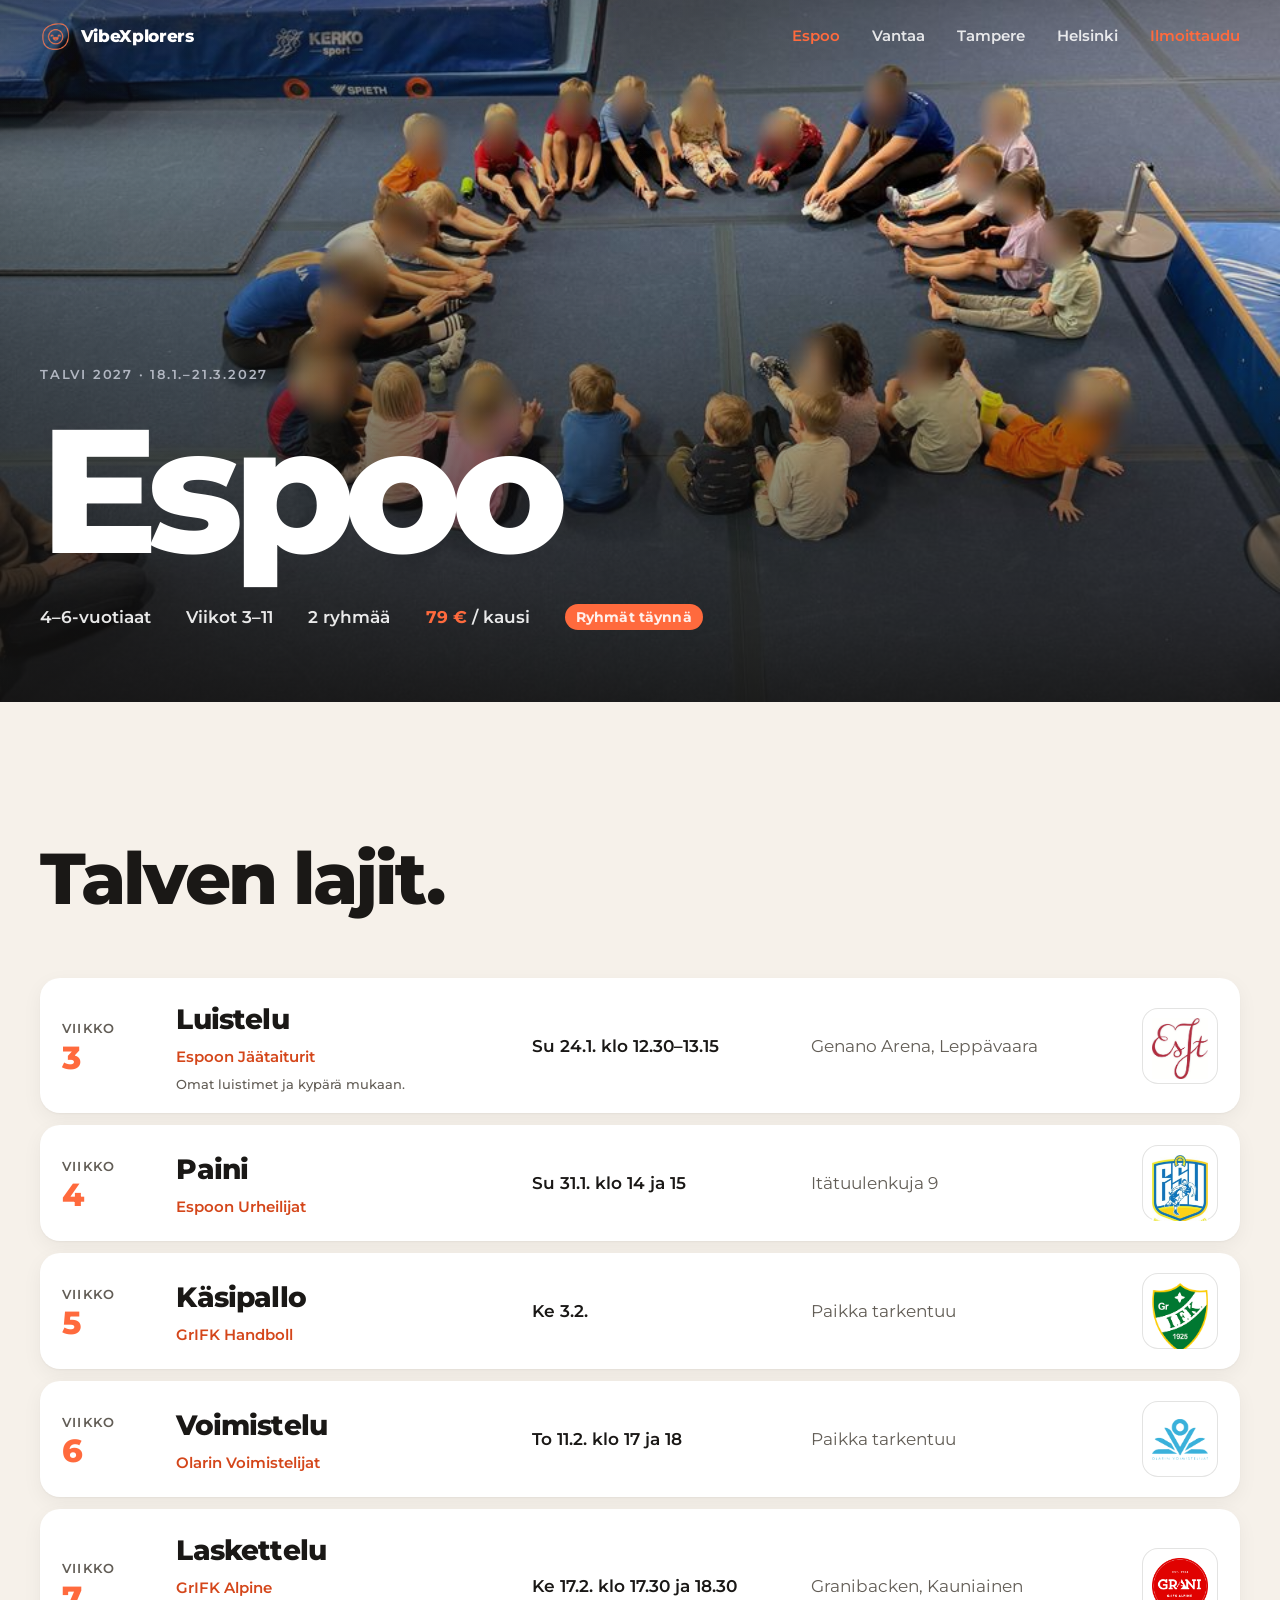
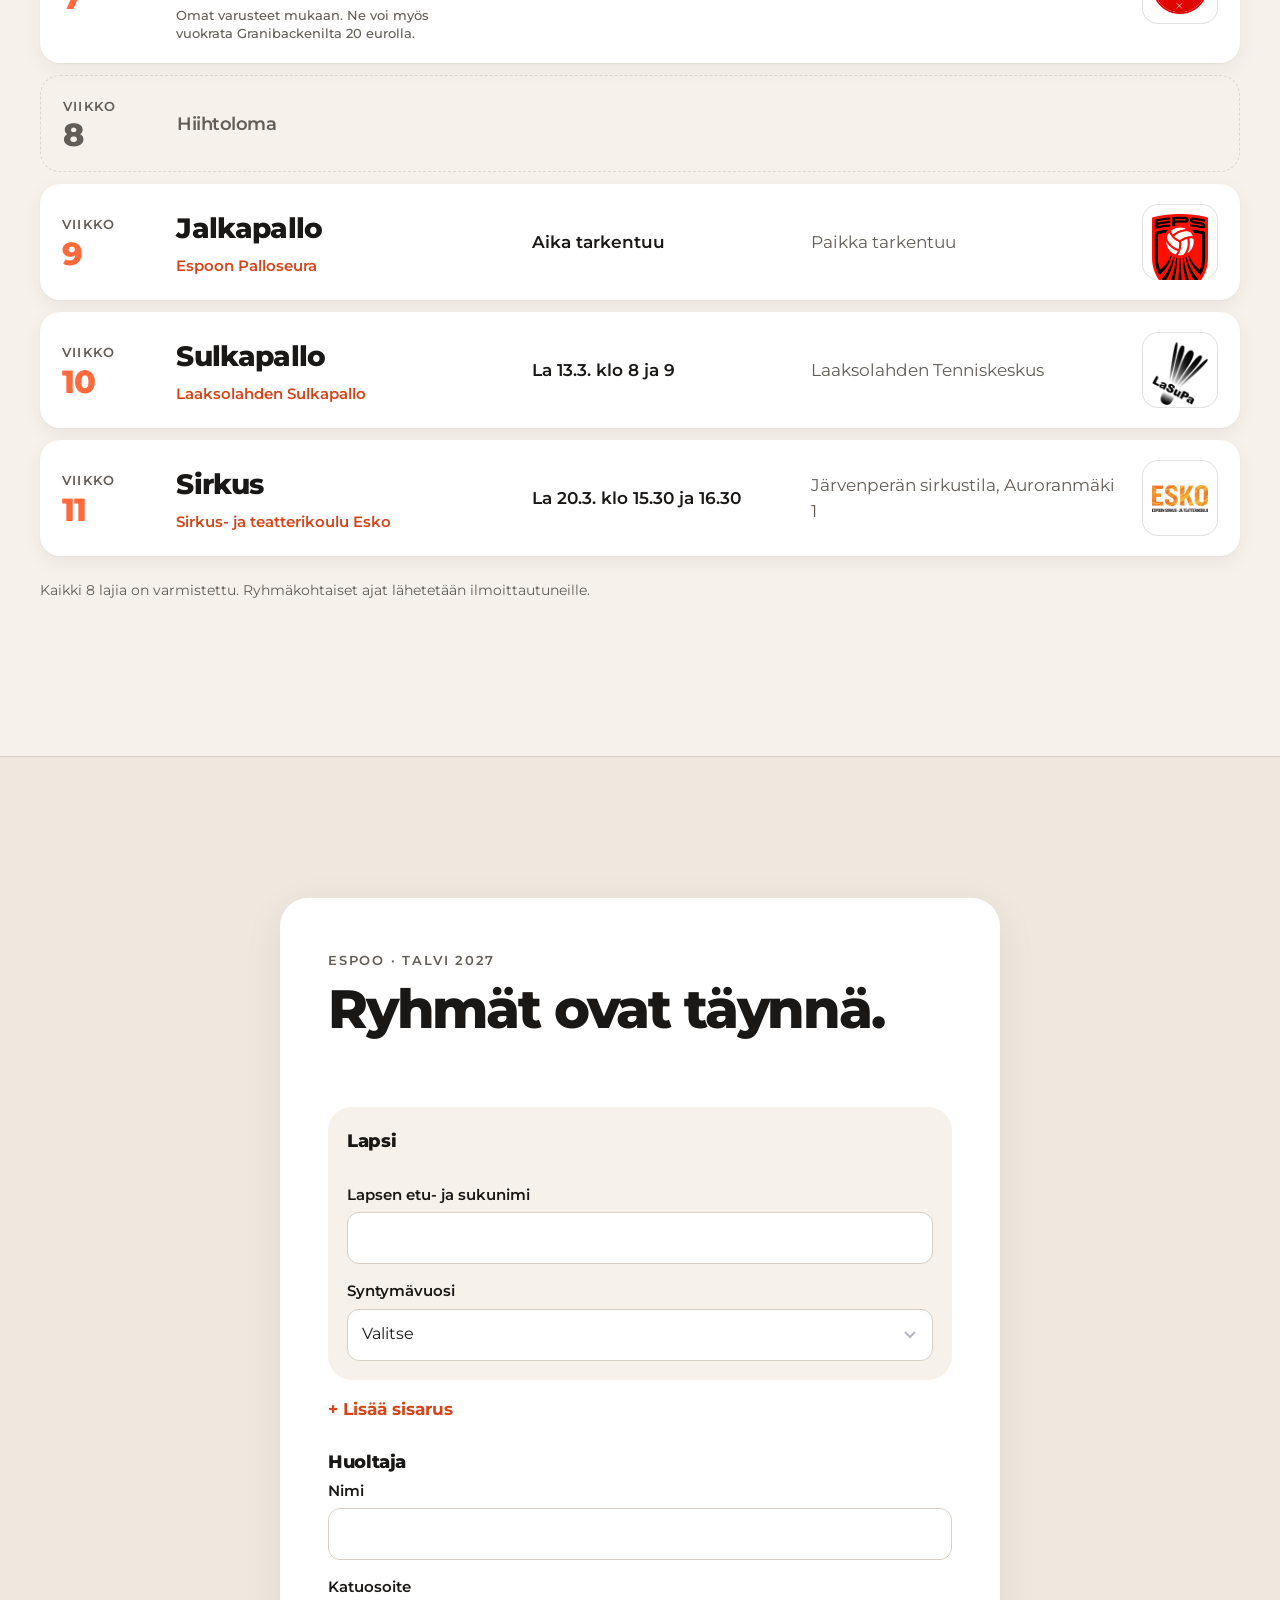
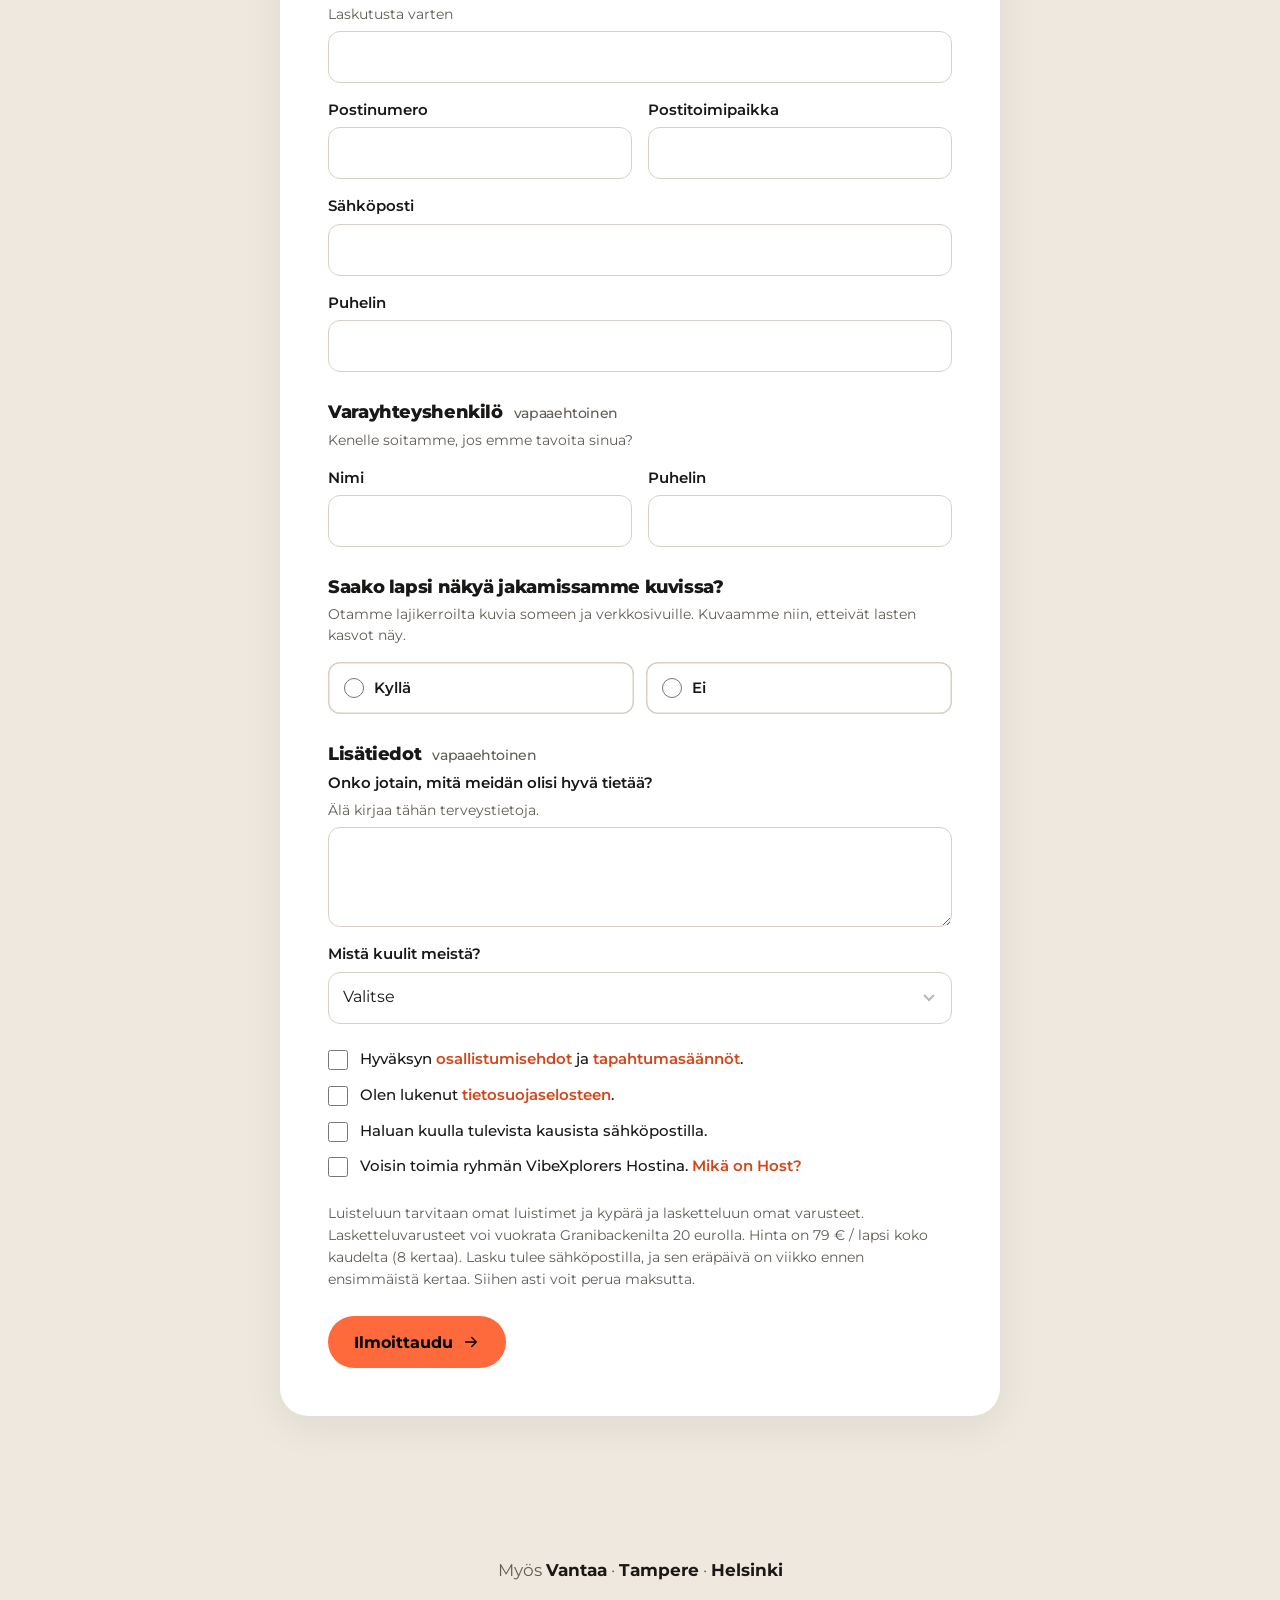
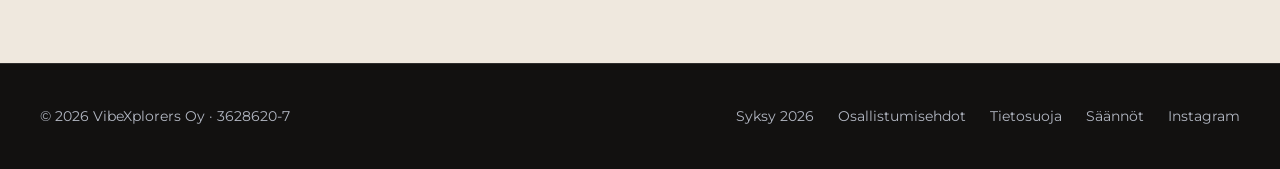
==== commit 43483bcd: "tarkennuksia ja korjailuja sivulle" ====
--- a/espoo.html
+++ b/espoo.html
@@ -25,14 +25,14 @@
   <link rel="icon" type="image/svg+xml" href="/favicon.svg">
   <link rel="manifest" href="/site.webmanifest">
   <link rel="preload" as="image" href="img/kuva-piiri.jpg">
-  <link rel="stylesheet" href="style.css?v=2" />
+  <link rel="stylesheet" href="style.css?v=3" />
 </head>
 <body>
   <nav class="nav" aria-label="Päävalikko">
     <div class="wrap">
       <a href="/" class="logo"><img src="logo.png" alt="" width="32" height="32" /><span>VibeXplorers</span></a>
       <ul>
-        <li><a href="/syksy">Syksy<span class="yr"> 2026</span></a></li><li><a href="/espoo" aria-current="page">Espoo</a></li><li><a href="/vantaa">Vantaa</a></li><li><a href="/tampere">Tampere</a></li><li><a href="/helsinki">Helsinki</a></li>
+        <li><a href="/espoo" aria-current="page">Espoo</a></li><li><a href="/vantaa">Vantaa</a></li><li><a href="/tampere">Tampere</a></li><li><a href="/helsinki">Helsinki</a></li>
         <li><a href="#ilmoittaudu" class="cta">Ilmoittaudu</a></li>
       </ul>
     </div>
@@ -43,7 +43,7 @@
     <div class="wrap">
       <span class="label">Talvi 2027 · 18.1.–21.3.2027</span>
       <h1>Espoo</h1>
-      <div class="facts"><span>4–6-vuotiaat</span><span>Viikot 3–11</span><span>2 ryhmää</span><span><b>79 €</b> / kausi</span><span>Ilmoittautuminen ke 28.10. klo 20</span></div>
+      <div class="facts"><span>4–6-vuotiaat</span><span>Viikot 3–11</span><span>2 ryhmää</span><span><b>79 €</b> / kausi</span><span class="full-tag">Ryhmät täynnä</span></div>
     </div>
   </header>
 
@@ -69,7 +69,7 @@
     <section class="sec reg light" id="ilmoittaudu" data-api="https://script.google.com/macros/s/AKfycbxaE8k7ecQkRbApqkRnJxMLZdKQ932snYAb1148hZ644TEFt3Ra5DZ1m1UEX1Vsi7Tr/exec" data-city="espoo" data-years="2020,2021,2022,2023" data-groups="2" data-per-group="27">
       <div class="wrap narrow">
         <span class="label">Espoo · Talvi 2027</span>
-        <h2 data-title>Ilmoittautuminen aukeaa ke 28.10. klo 20.</h2>
+        <h2 data-title>Ryhmät ovat täynnä.</h2>
         <p class="reg-status" data-status aria-live="polite"></p>
         <div class="reg-done" data-done hidden aria-live="polite"></div>
         <form novalidate>
@@ -131,7 +131,7 @@
         </template>
       </div>
     </section>
-    <script src="/ilmo.js?v=9" defer></script>
+    <script src="/ilmo.js?v=10" defer></script>
 
     <p style="text-align:center;color:var(--grey);margin:-3rem 0 5rem">Myös <a href="/vantaa" style="color:var(--white);font-weight:700">Vantaa</a> · <a href="/tampere" style="color:var(--white);font-weight:700">Tampere</a> · <a href="/helsinki" style="color:var(--white);font-weight:700">Helsinki</a></p>
   </main>
@@ -140,6 +140,7 @@
     <div class="wrap">
       <span>&copy; 2026 VibeXplorers Oy · 3628620-7</span>
       <nav aria-label="Alatunniste">
+        <a href="/syksy">Syksy 2026</a>
         <a href="vibexplorers-osallistumisehdot.pdf" target="_blank" rel="noopener noreferrer">Osallistumisehdot</a>
         <a href="vibexplorers-tietosuojaseloste.pdf" target="_blank" rel="noopener noreferrer">Tietosuoja</a>
         <a href="vibexplorers-saannot.pdf" target="_blank" rel="noopener noreferrer">Säännöt</a>
--- a/style.css
+++ b/style.css
@@ -381,3 +381,11 @@
 .light .row.tba h3, .light .row.tba .wk b { color: var(--muted-dark); }
 .light.reg:not(.page) h2 { font-size: clamp(1.7rem, 7vw, 3.4rem); }
 @media (max-width: 640px) { .light.reg .wrap.narrow { padding: 1.4rem 1.2rem; } }
+/* Pitkät sanat (esim. Telinevoimistelu) eivät saa leventää riviä kapealla näytöllä */
+.row { grid-template-columns: minmax(0, 90px) minmax(0, 1.3fr) minmax(0, 1fr) minmax(0, 1.2fr) 76px; }
+.row > div { min-width: 0; }
+.row h3, .row .club, .row .place, .row .time { overflow-wrap: break-word; -webkit-hyphens: auto; hyphens: auto; }
+@media (max-width: 900px) { .row { grid-template-columns: 70px minmax(0, 1fr); } }
+/* hidden-attribuutti voittaa aina (esim. suljetun ilmoittautumisen lomake) */
+[hidden] { display: none !important; }
+@media (max-width: 640px) { .row h3 { font-size: 1.2rem; } }
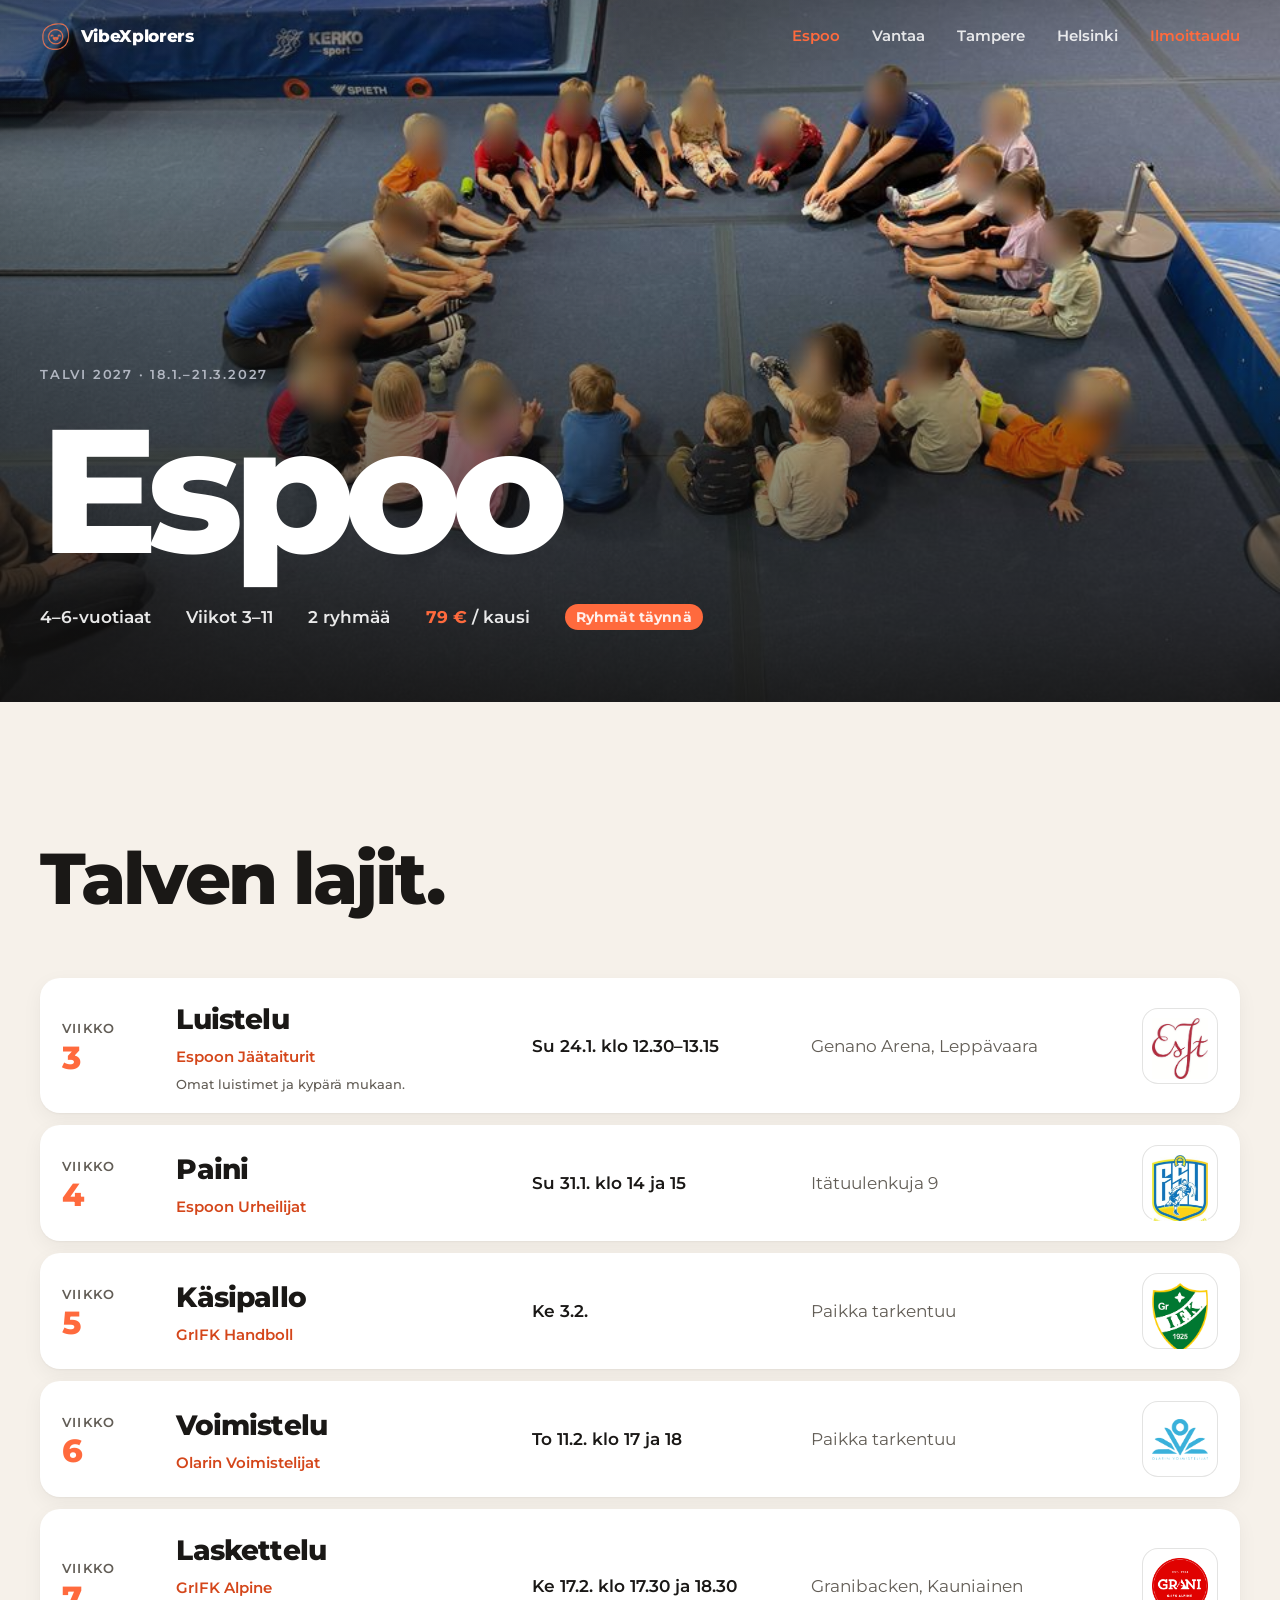
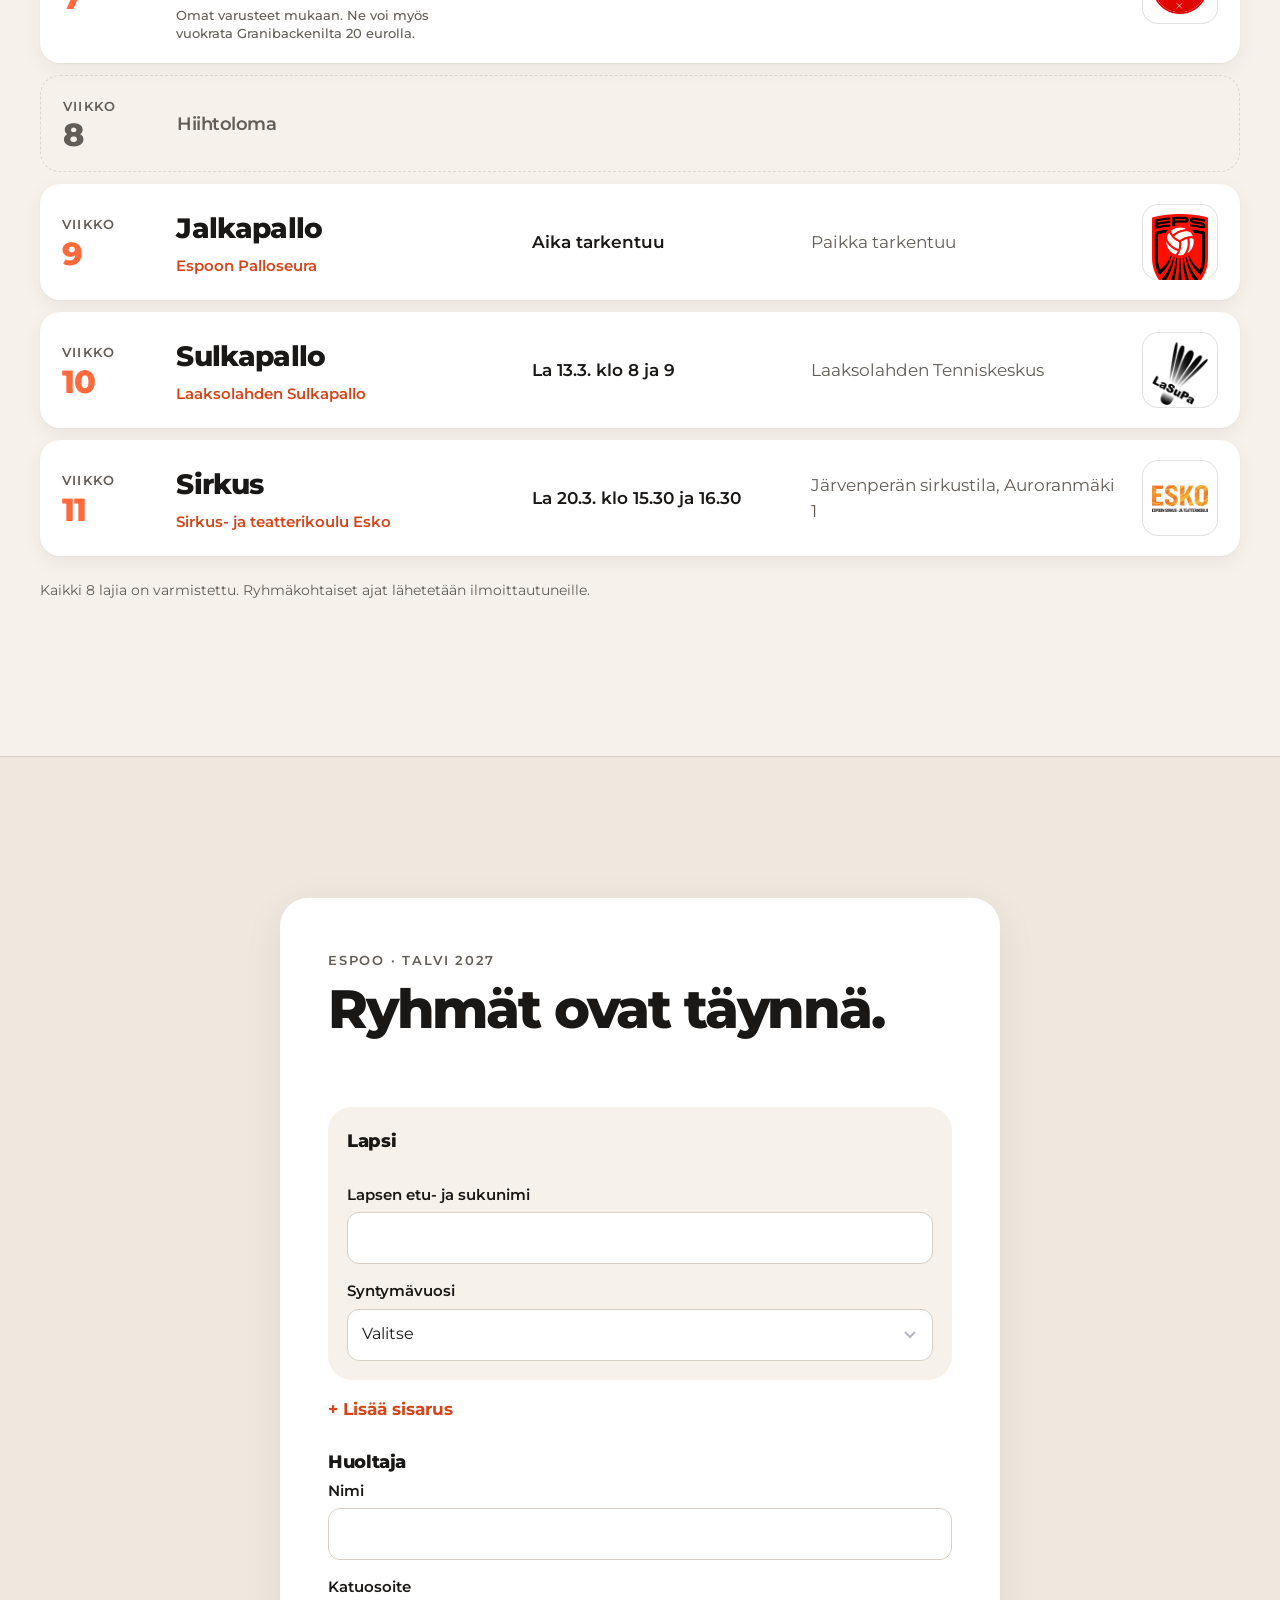
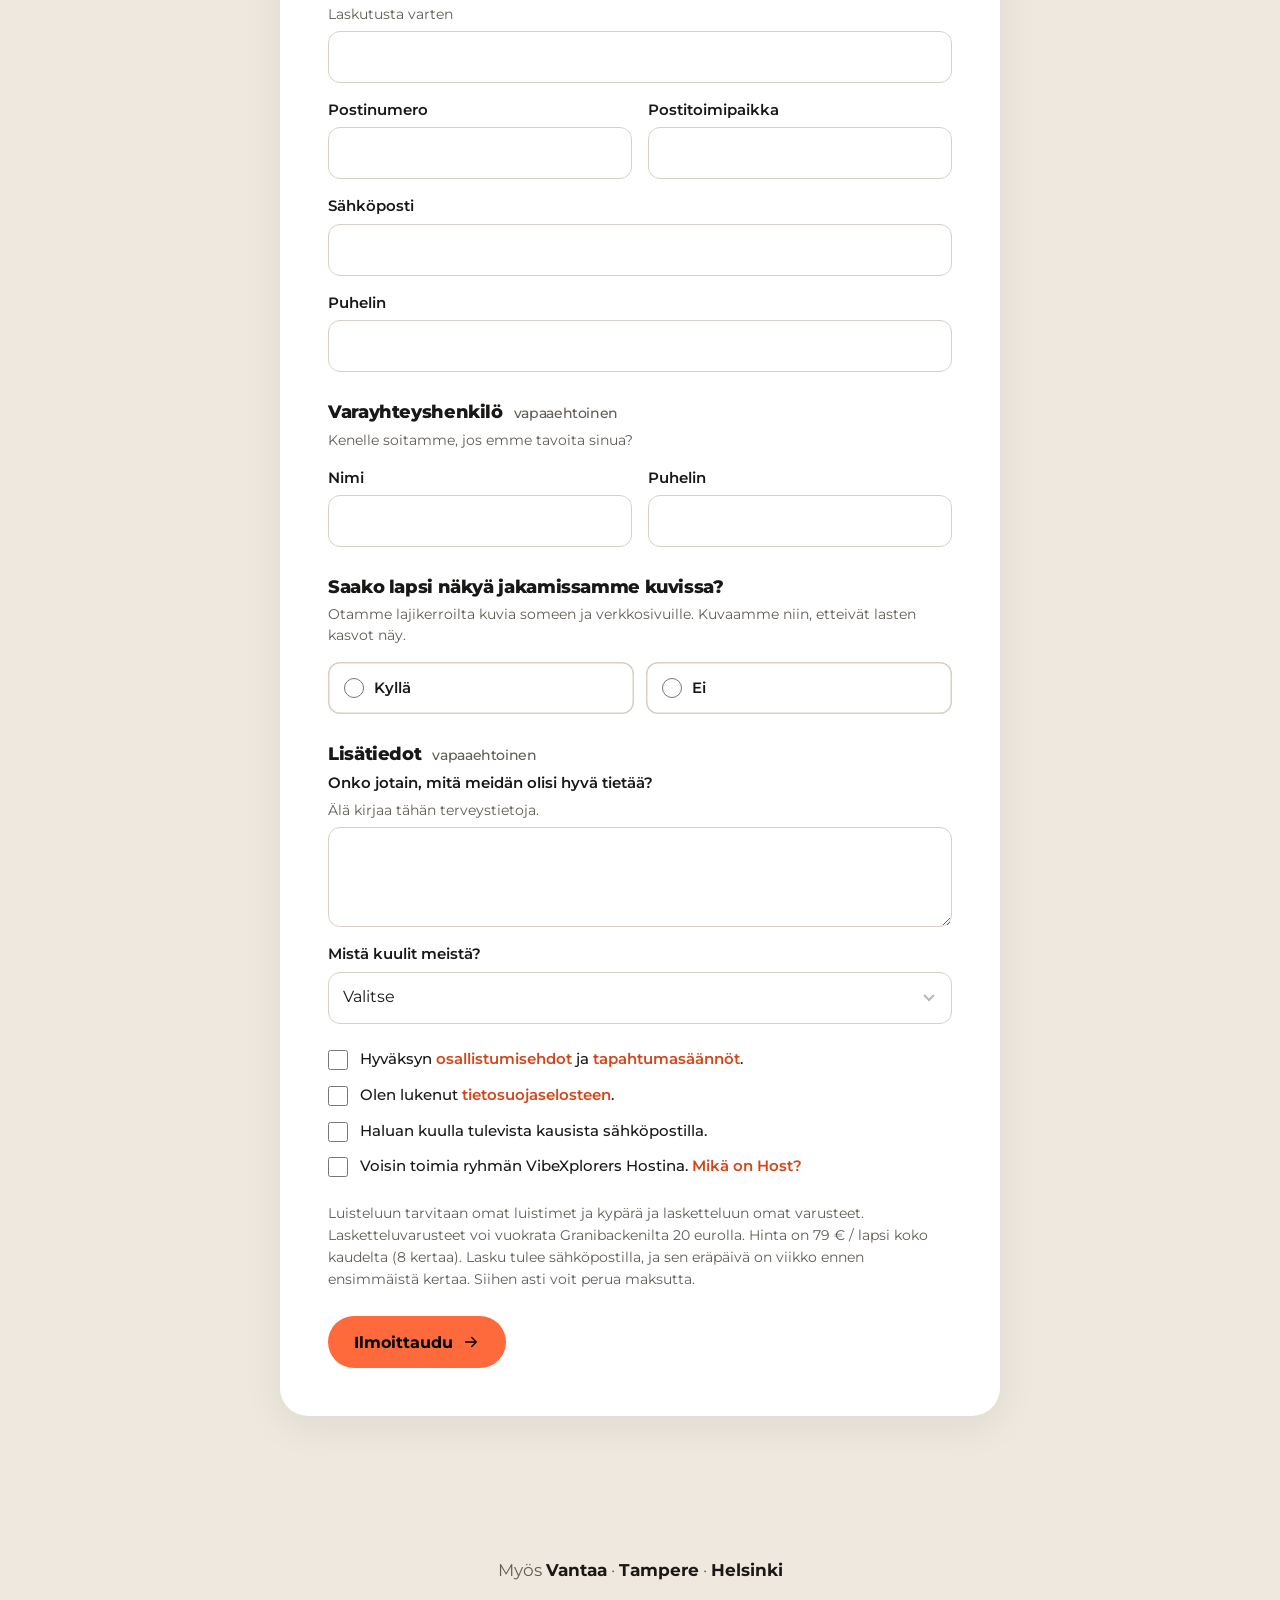
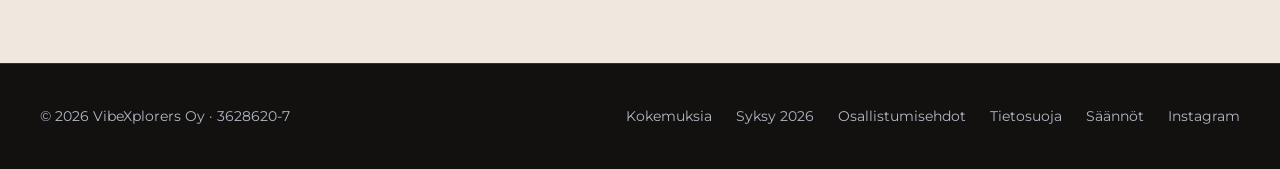
==== commit 7264e767: "ilmoittautumismuutos ja kokemuksia" ====
--- a/espoo.html
+++ b/espoo.html
@@ -25,7 +25,7 @@
   <link rel="icon" type="image/svg+xml" href="/favicon.svg">
   <link rel="manifest" href="/site.webmanifest">
   <link rel="preload" as="image" href="img/kuva-piiri.jpg">
-  <link rel="stylesheet" href="style.css?v=3" />
+  <link rel="stylesheet" href="style.css?v=5" />
 </head>
 <body>
   <nav class="nav" aria-label="Päävalikko">
@@ -140,6 +140,7 @@
     <div class="wrap">
       <span>&copy; 2026 VibeXplorers Oy · 3628620-7</span>
       <nav aria-label="Alatunniste">
+        <a href="/kokemukset">Kokemuksia</a>
         <a href="/syksy">Syksy 2026</a>
         <a href="vibexplorers-osallistumisehdot.pdf" target="_blank" rel="noopener noreferrer">Osallistumisehdot</a>
         <a href="vibexplorers-tietosuojaseloste.pdf" target="_blank" rel="noopener noreferrer">Tietosuoja</a>
--- a/style.css
+++ b/style.css
@@ -389,3 +389,70 @@
 /* hidden-attribuutti voittaa aina (esim. suljetun ilmoittautumisen lomake) */
 [hidden] { display: none !important; }
 @media (max-width: 640px) { .row h3 { font-size: 1.2rem; } }
+
+/* ===== Kokemukset: luvut, sitaatit, puhekuplat ===== */
+.contact a { display: block; }
+.contact .tel { color: var(--grey); font-weight: 600; }
+.proof { padding: clamp(3rem, 7vw, 5rem) 0; border-bottom: 1px solid var(--line); }
+.proof.big { padding: clamp(4rem, 9vw, 7rem) 0; }
+.stats { display: grid; grid-template-columns: repeat(3, 1fr); gap: clamp(1.2rem, 3vw, 2.5rem); }
+.proof.big .stats { grid-template-columns: repeat(4, 1fr); }
+.stat b { display: block; font-size: clamp(2.2rem, 4.6vw, 3.6rem); font-weight: 800; letter-spacing: -0.04em; line-height: 1; color: var(--orange); }
+.stat span { display: block; margin-top: .6rem; color: var(--grey); font-weight: 600; line-height: 1.4; max-width: 22ch; }
+.proof-quote { margin: clamp(2.2rem, 5vw, 3.4rem) 0 0; max-width: 46rem; }
+.proof-quote blockquote { margin: .6rem 0 0; font-size: clamp(1.25rem, 2.4vw, 1.7rem); font-weight: 700; line-height: 1.35; letter-spacing: -0.02em; }
+.proof-quote figcaption { margin-top: 1rem; color: var(--grey); font-weight: 600; font-size: .95rem; }
+.proof-quote figcaption a { color: var(--orange); white-space: nowrap; display: inline-flex; align-items: center; gap: .35rem; }
+.proof-quote figcaption svg { width: 16px; height: 16px; }
+.qmark { width: 34px; height: 26px; color: var(--orange); display: block; }
+.footnote { margin: 1.8rem 0 0; color: var(--grey); font-size: .82rem; }
+.story-hero h1 { font-size: clamp(2.4rem, 6.4vw, 5.2rem); letter-spacing: -0.045em; max-width: 16ch; }
+.story-hero p { font-size: clamp(1.02rem, 1.6vw, 1.2rem); color: rgba(255,255,255,.88); margin: 1.2rem 0 0; max-width: 46ch; }
+.qgrid { display: grid; grid-template-columns: repeat(2, 1fr); gap: 16px; }
+.qcard { margin: 0; background: #fff; border-radius: 22px; padding: clamp(1.4rem, 3vw, 2rem); box-shadow: 0 1px 2px rgba(26,24,22,.04), 0 8px 24px rgba(26,24,22,.06); display: flex; flex-direction: column; gap: .9rem; }
+.qcard blockquote { margin: 0; font-size: clamp(1.08rem, 1.6vw, 1.25rem); font-weight: 600; line-height: 1.45; color: var(--text-dark); }
+.qcard figcaption { color: var(--muted-dark); font-size: .88rem; font-weight: 600; margin-top: auto; }
+.qcard.club { background: var(--charcoal); box-shadow: inset 0 0 0 1px var(--line); }
+.qcard.club blockquote { color: var(--white); }
+.club-head { display: flex; align-items: center; gap: .9rem; }
+.club-head .logo-tile { width: 56px; height: 56px; padding: 6px; border-radius: 14px; flex: none; }
+.club-head strong { font-size: 1.05rem; }
+.club-note { margin: 0; color: var(--orange); font-weight: 700; font-size: .92rem; }
+.bubbles { list-style: none; margin: 0; padding: 0; display: flex; flex-wrap: wrap; gap: 14px 18px; align-items: flex-start; }
+.bubble { position: relative; background: #fff; color: var(--text-dark); font-weight: 700; font-size: clamp(1.05rem, 1.8vw, 1.3rem); padding: 1rem 1.3rem; border-radius: 22px 22px 22px 6px; box-shadow: 0 6px 20px rgba(26,24,22,.07); max-width: 30ch; }
+.bubble:nth-child(2n) { background: var(--orange); color: #000; border-radius: 22px 22px 6px 22px; transform: rotate(1.5deg); }
+.bubble:nth-child(3n) { transform: rotate(-1.5deg); }
+.kids { background: var(--cream-2); }
+.partner-grid.wall { grid-template-columns: repeat(8, 1fr); }
+.ccards { display: grid; grid-template-columns: repeat(4, 1fr); gap: 14px; }
+.ccard { position: relative; background: #fff; border-radius: 22px; padding: 1.5rem 1.4rem 4.2rem; box-shadow: 0 6px 20px rgba(26,24,22,.06); color: var(--text-dark); transition: transform .2s ease, box-shadow .2s ease; }
+.ccard:hover { transform: translateY(-3px); box-shadow: 0 12px 30px rgba(26,24,22,.1); }
+.ccard h3 { margin: 0; font-size: 1.9rem; font-weight: 800; letter-spacing: -0.04em; }
+.ccard-meta { display: block; margin-top: .6rem; color: var(--muted-dark); font-weight: 600; line-height: 1.4; }
+.ccard .opens { display: block; margin-top: .4rem; color: var(--orange-deep); font-weight: 700; font-size: .9rem; line-height: 1.35; }
+.ccard .arrow { position: absolute; left: 1.4rem; bottom: 1.3rem; width: 40px; height: 40px; border-radius: 50%; display: grid; place-items: center; background: var(--orange); color: #000; }
+.ccard .arrow svg { width: 18px; height: 18px; }
+@media (max-width: 900px) {
+  .proof.big .stats { grid-template-columns: repeat(2, 1fr); }
+  .ccards { grid-template-columns: repeat(2, 1fr); }
+  .partner-grid.wall { grid-template-columns: repeat(4, 1fr); }
+}
+@media (max-width: 640px) {
+  .stats { grid-template-columns: 1fr; gap: 1.4rem; }
+  .proof .stats { grid-template-columns: repeat(3, 1fr); gap: .9rem; }
+  .proof .stat b { font-size: 1.6rem; }
+  .proof .stat span { font-size: .85rem; }
+  .proof.big .stats { grid-template-columns: 1fr 1fr; }
+  .qgrid { grid-template-columns: 1fr; }
+  .ccards { grid-template-columns: 1fr; }
+  .partner-grid.wall { grid-template-columns: repeat(4, 1fr); }
+}
+.stat b { white-space: nowrap; font-size: clamp(2rem, 3.4vw, 3.2rem); }
+@media (max-width: 640px) {
+  .proof .stats, .proof.big .stats { grid-template-columns: 1fr; gap: 1rem; }
+  .proof .stat { display: grid; grid-template-columns: 9.2rem 1fr; align-items: baseline; gap: .9rem; }
+  .proof .stat b { font-size: 1.75rem; }
+  .proof .stat span { margin-top: 0; font-size: .92rem; }
+  .ccard { padding: 1.3rem 4.6rem 1.3rem 1.3rem; }
+  .ccard .arrow { left: auto; right: 1.2rem; bottom: auto; top: 50%; transform: translateY(-50%); }
+}
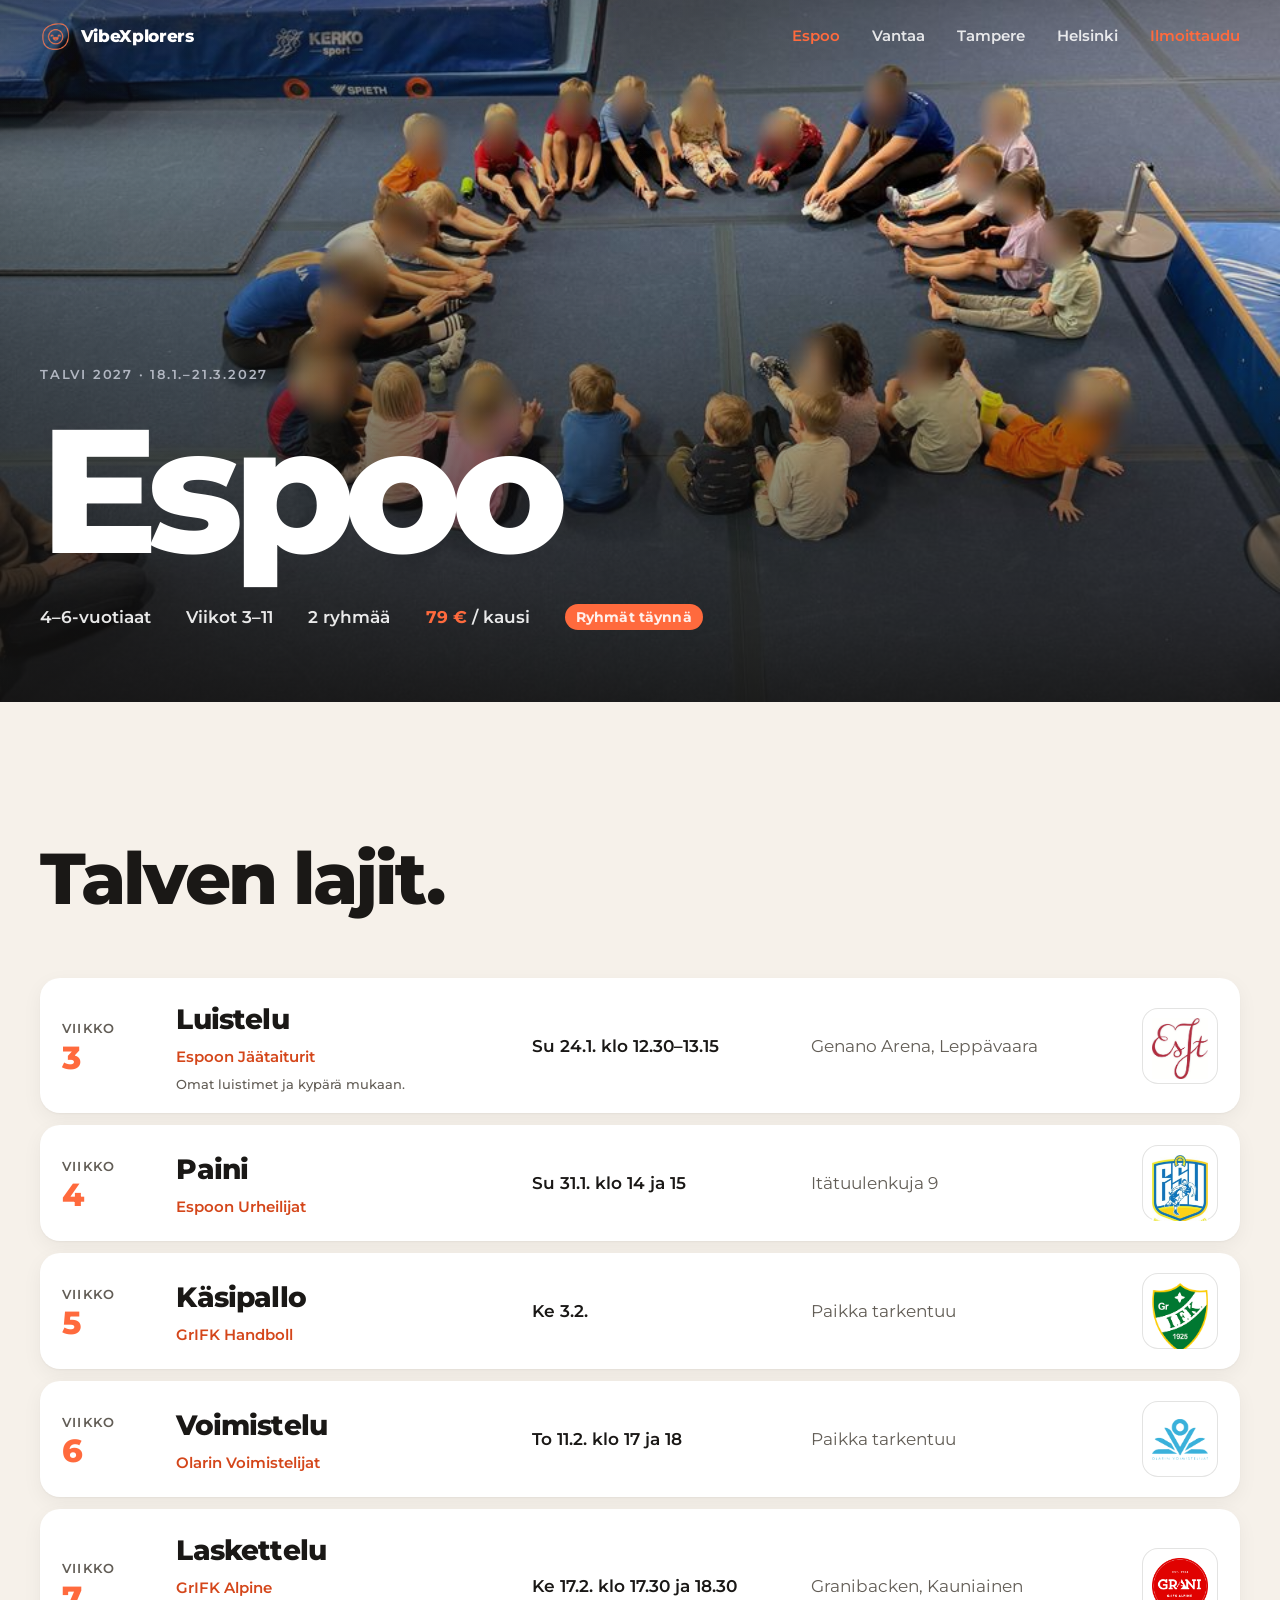
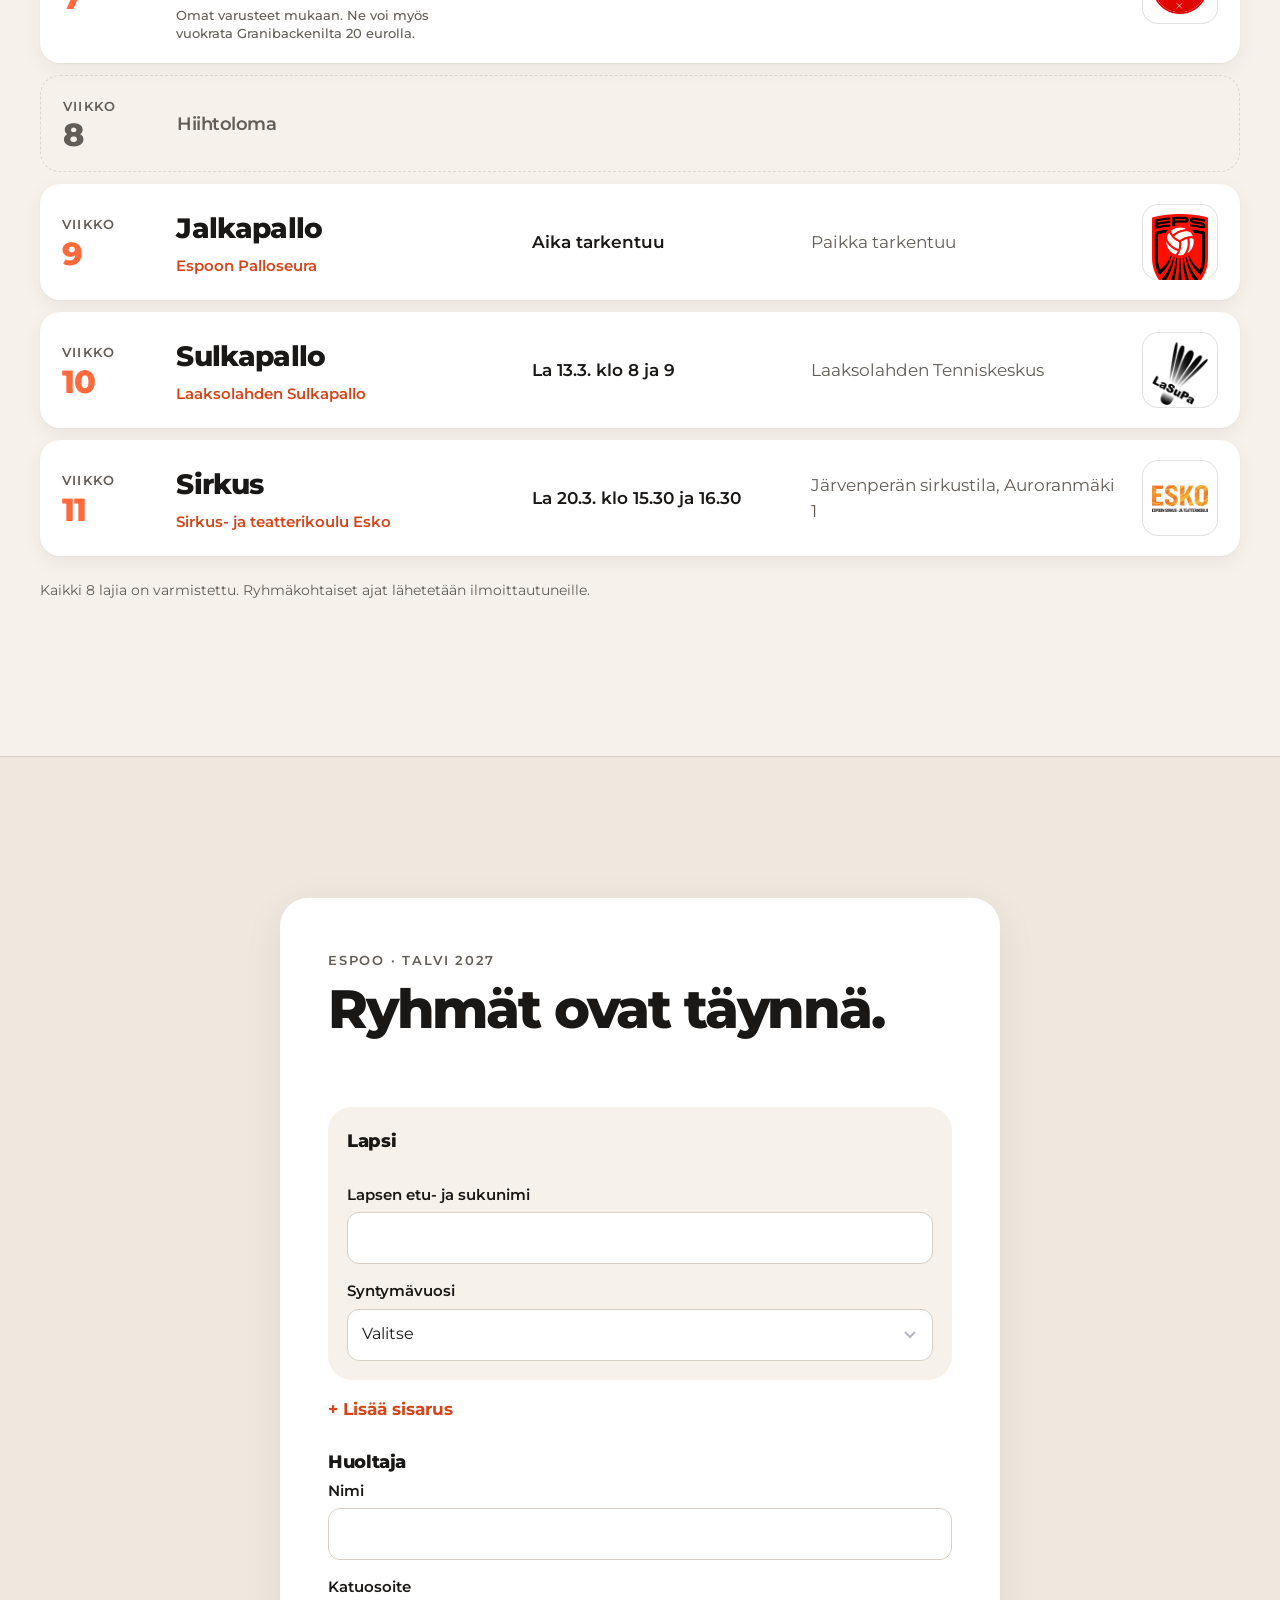
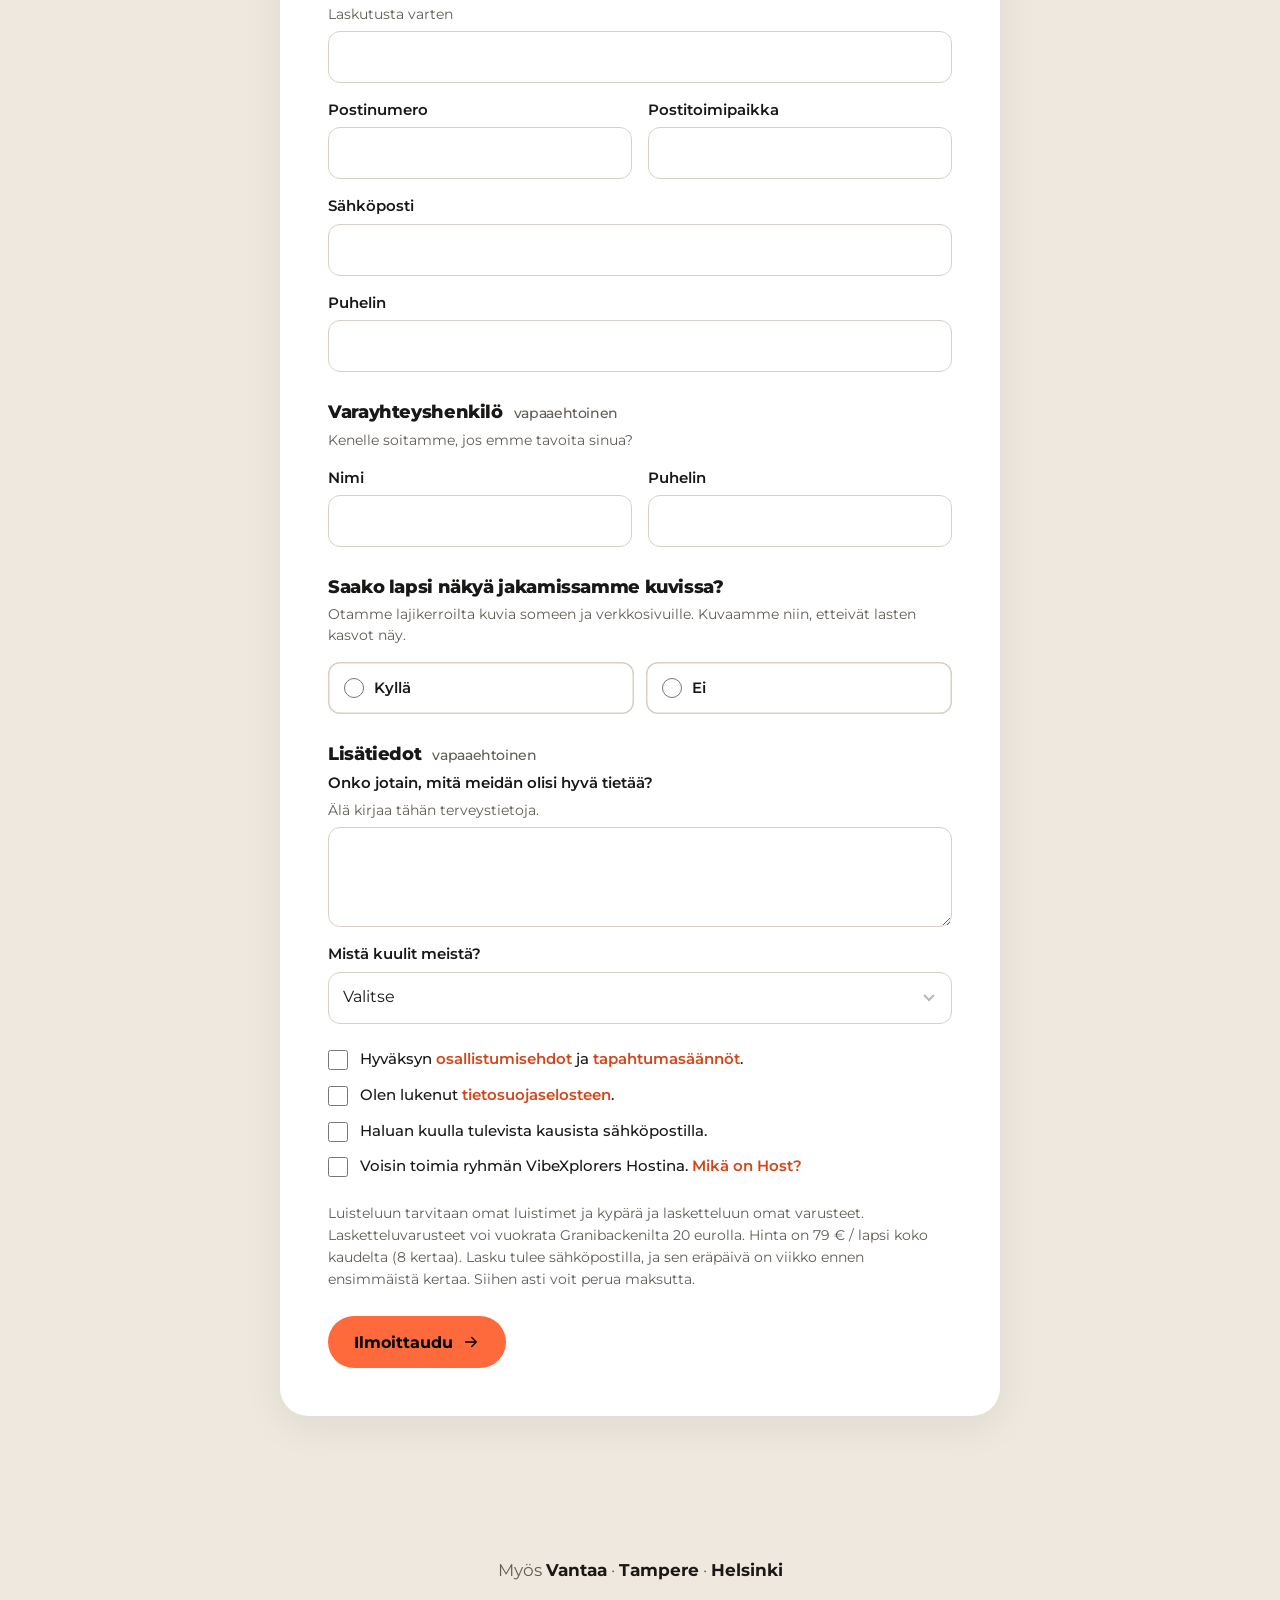
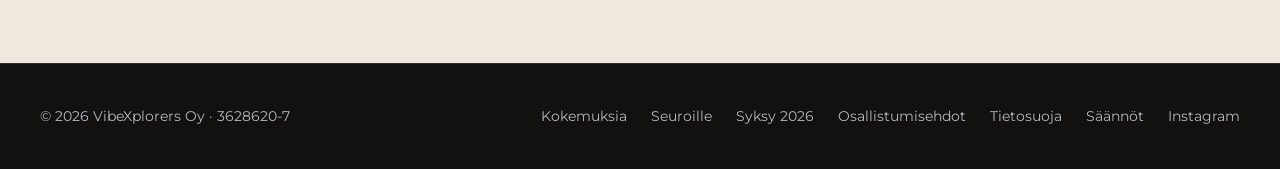
==== commit c4eebfef: "päivityksiä vielä" ====
--- a/espoo.html
+++ b/espoo.html
@@ -25,7 +25,7 @@
   <link rel="icon" type="image/svg+xml" href="/favicon.svg">
   <link rel="manifest" href="/site.webmanifest">
   <link rel="preload" as="image" href="img/kuva-piiri.jpg">
-  <link rel="stylesheet" href="style.css?v=5" />
+  <link rel="stylesheet" href="style.css?v=6" />
 </head>
 <body>
   <nav class="nav" aria-label="Päävalikko">
@@ -141,6 +141,7 @@
       <span>&copy; 2026 VibeXplorers Oy · 3628620-7</span>
       <nav aria-label="Alatunniste">
         <a href="/kokemukset">Kokemuksia</a>
+        <a href="/seuroille">Seuroille</a>
         <a href="/syksy">Syksy 2026</a>
         <a href="vibexplorers-osallistumisehdot.pdf" target="_blank" rel="noopener noreferrer">Osallistumisehdot</a>
         <a href="vibexplorers-tietosuojaseloste.pdf" target="_blank" rel="noopener noreferrer">Tietosuoja</a>
--- a/style.css
+++ b/style.css
@@ -396,7 +396,7 @@
 .proof { padding: clamp(3rem, 7vw, 5rem) 0; border-bottom: 1px solid var(--line); }
 .proof.big { padding: clamp(4rem, 9vw, 7rem) 0; }
 .stats { display: grid; grid-template-columns: repeat(3, 1fr); gap: clamp(1.2rem, 3vw, 2.5rem); }
-.proof.big .stats { grid-template-columns: repeat(4, 1fr); }
+.proof.big .stats { grid-template-columns: repeat(3, 1fr); }
 .stat b { display: block; font-size: clamp(2.2rem, 4.6vw, 3.6rem); font-weight: 800; letter-spacing: -0.04em; line-height: 1; color: var(--orange); }
 .stat span { display: block; margin-top: .6rem; color: var(--grey); font-weight: 600; line-height: 1.4; max-width: 22ch; }
 .proof-quote { margin: clamp(2.2rem, 5vw, 3.4rem) 0 0; max-width: 46rem; }
@@ -433,7 +433,6 @@
 .ccard .arrow { position: absolute; left: 1.4rem; bottom: 1.3rem; width: 40px; height: 40px; border-radius: 50%; display: grid; place-items: center; background: var(--orange); color: #000; }
 .ccard .arrow svg { width: 18px; height: 18px; }
 @media (max-width: 900px) {
-  .proof.big .stats { grid-template-columns: repeat(2, 1fr); }
   .ccards { grid-template-columns: repeat(2, 1fr); }
   .partner-grid.wall { grid-template-columns: repeat(4, 1fr); }
 }
@@ -442,7 +441,6 @@
   .proof .stats { grid-template-columns: repeat(3, 1fr); gap: .9rem; }
   .proof .stat b { font-size: 1.6rem; }
   .proof .stat span { font-size: .85rem; }
-  .proof.big .stats { grid-template-columns: 1fr 1fr; }
   .qgrid { grid-template-columns: 1fr; }
   .ccards { grid-template-columns: 1fr; }
   .partner-grid.wall { grid-template-columns: repeat(4, 1fr); }
@@ -456,3 +454,25 @@
   .ccard { padding: 1.3rem 4.6rem 1.3rem 1.3rem; }
   .ccard .arrow { left: auto; right: 1.2rem; bottom: auto; top: 50%; transform: translateY(-50%); }
 }
+
+/* Kokemukset: kaupunkikorttien napit */
+.ccard { display: flex; flex-direction: column; align-items: flex-start; padding: 1.5rem 1.4rem; }
+.ccard .opens:empty { display: none; }
+.ccard-btn { margin-top: auto; display: inline-flex; align-items: center; gap: .5rem; background: var(--orange); color: #000; border-radius: 999px; padding: .65rem 1.1rem; font-weight: 800; font-size: .95rem; }
+.ccard .opens:not(:empty), .ccard .ccard-meta { margin-bottom: 1.3rem; }
+.ccard .ccard-meta:has(+ .opens:not(:empty)) { margin-bottom: 0; }
+.ccard .ccard-btn { margin-top: auto; }
+.ccard-btn svg { width: 16px; height: 16px; }
+@media (max-width: 640px) { .ccard { padding: 1.3rem; } }
+/* Seuroille */
+.club-stats { display: grid; grid-template-columns: 1fr 1.4fr; gap: clamp(2rem, 5vw, 4rem); align-items: start; }
+.club-stats .footnote { margin-top: 1.2rem; }
+.bysport { list-style: none; margin: 1.6rem 0 0; padding: 0; display: grid; gap: .55rem; max-width: 30rem; }
+.bysport li { display: grid; grid-template-columns: 9.5rem 1fr 1.5rem; align-items: center; gap: .8rem; color: var(--grey); font-weight: 600; font-size: .95rem; }
+.bysport .bs-bar { height: 10px; border-radius: 999px; background: rgba(255,255,255,.08); overflow: hidden; }
+.bysport .bs-bar i { display: block; height: 100%; background: var(--orange); border-radius: 999px; }
+.bysport b { color: var(--white); text-align: right; }
+@media (max-width: 760px) {
+  .club-stats { grid-template-columns: 1fr; }
+  .bysport li { grid-template-columns: 8.2rem 1fr 1.3rem; font-size: .88rem; }
+}
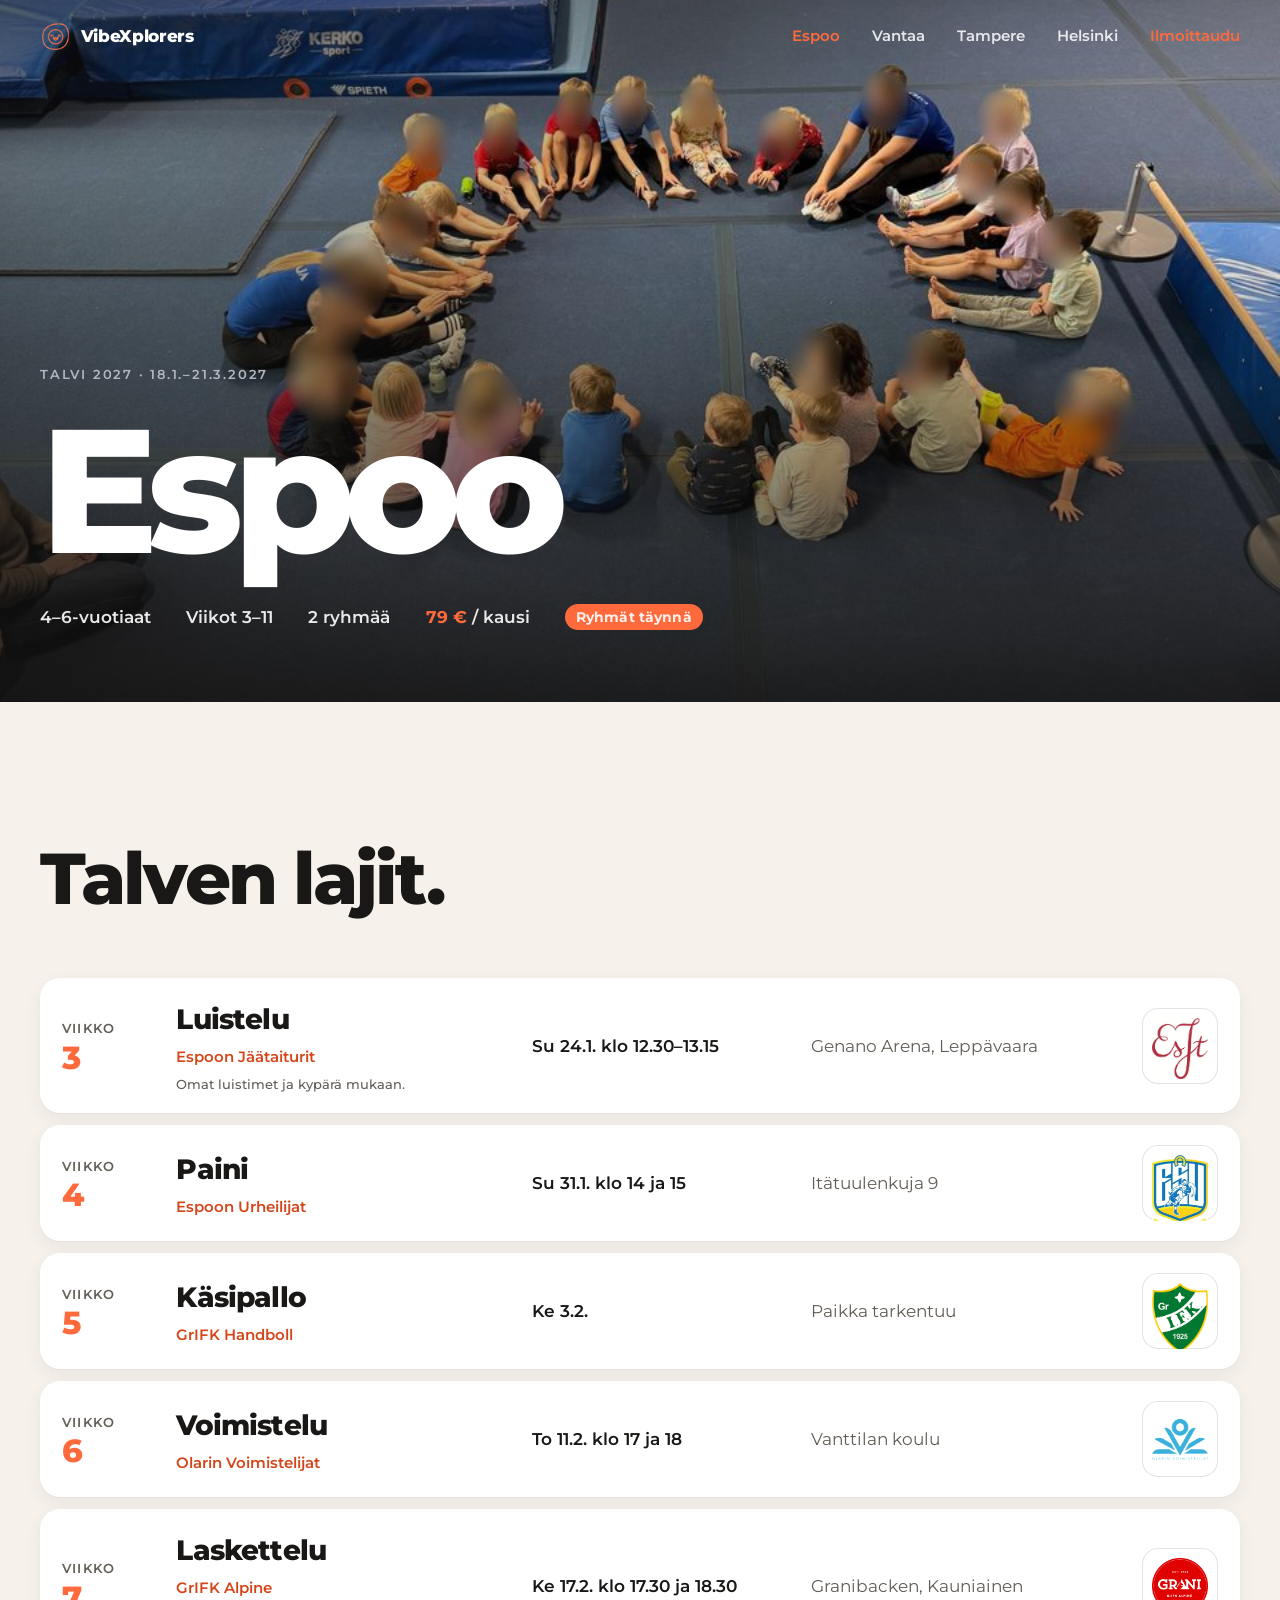
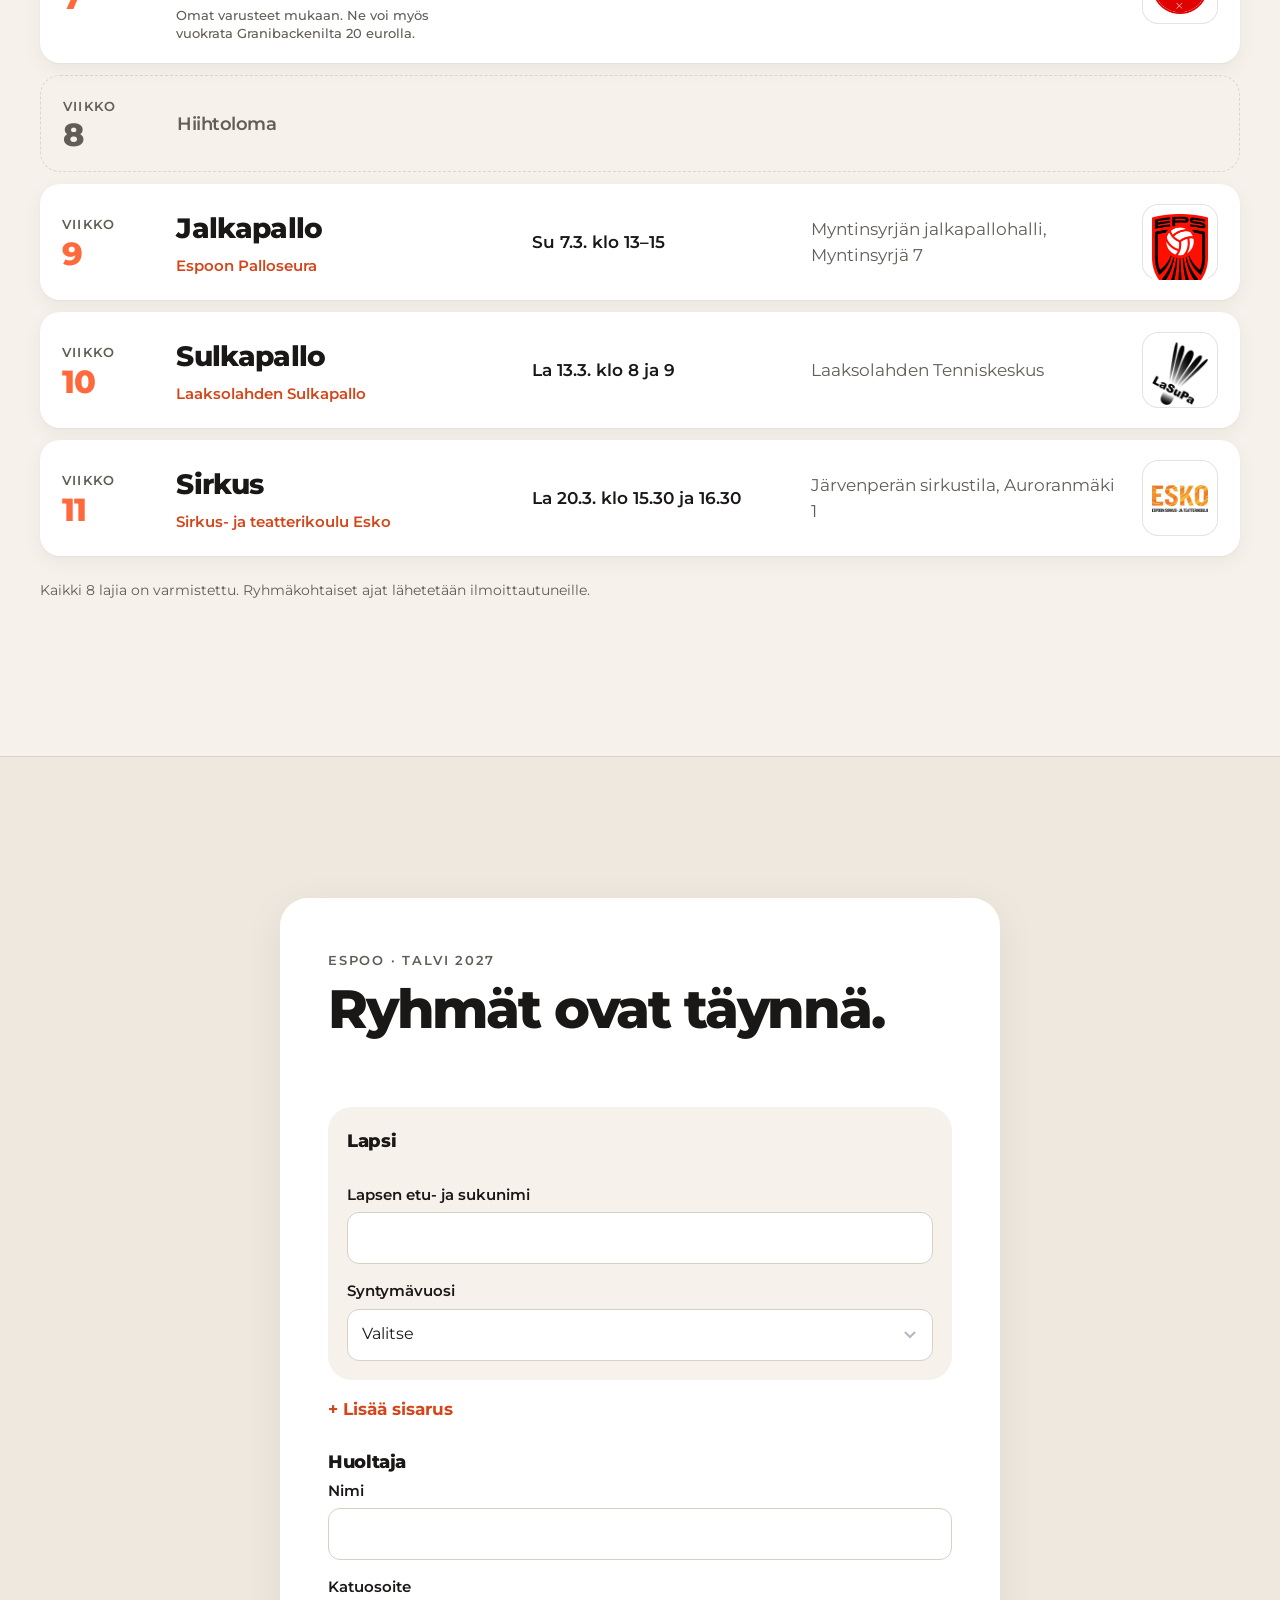
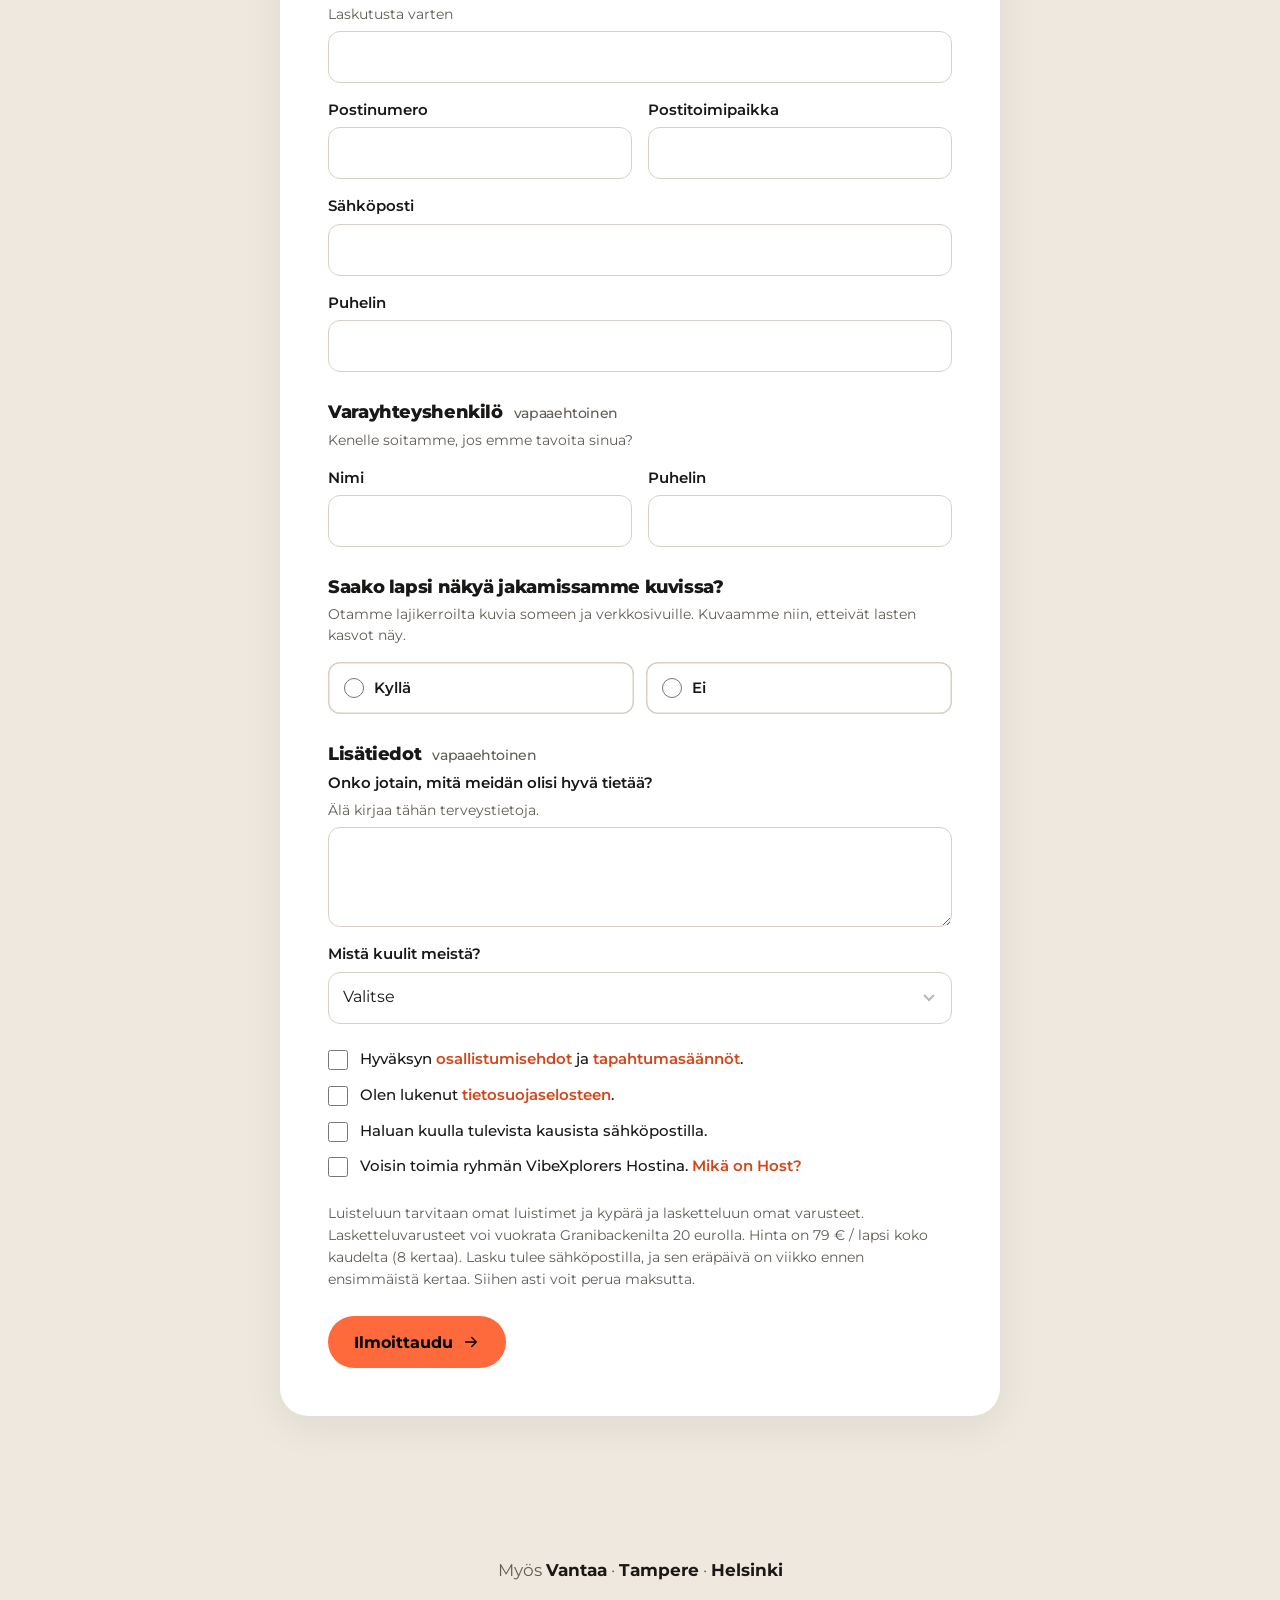
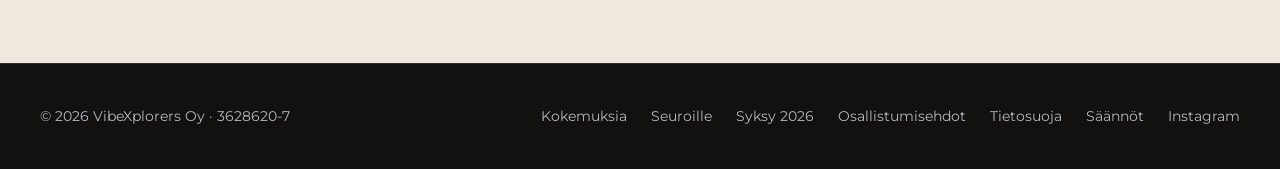
==== commit 9bf41035: "Espoon aikataulupäivitys" ====
--- a/espoo.html
+++ b/espoo.html
@@ -25,7 +25,7 @@
   <link rel="icon" type="image/svg+xml" href="/favicon.svg">
   <link rel="manifest" href="/site.webmanifest">
   <link rel="preload" as="image" href="img/kuva-piiri.jpg">
-  <link rel="stylesheet" href="style.css?v=6" />
+  <link rel="stylesheet" href="style.css?v=7" />
 </head>
 <body>
   <nav class="nav" aria-label="Päävalikko">
@@ -55,10 +55,10 @@
         <div class="row"><div class="wk">Viikko<b>3</b></div><div><h3>Luistelu</h3><div class="club">Espoon Jäätaiturit</div><div class="gear">Omat luistimet ja kypärä mukaan.</div></div><div class="time">Su 24.1. klo 12.30–13.15</div><div class="place">Genano Arena, Leppävaara</div><div class="logo-tile"><img src="img/logot/esjt.png" alt="Espoon Jäätaiturit" loading="lazy" /></div></div>
         <div class="row"><div class="wk">Viikko<b>4</b></div><div><h3>Paini</h3><div class="club">Espoon Urheilijat</div></div><div class="time">Su 31.1. klo 14 ja 15</div><div class="place">Itätuulenkuja 9</div><div class="logo-tile"><img src="img/logot/esu.png" alt="Espoon Urheilijat" loading="lazy" /></div></div>
         <div class="row"><div class="wk">Viikko<b>5</b></div><div><h3>Käsipallo</h3><div class="club">GrIFK Handboll</div></div><div class="time">Ke 3.2.</div><div class="place">Paikka tarkentuu</div><div class="logo-tile"><img src="img/logot/grifk.png" alt="GrIFK Handboll" loading="lazy" /></div></div>
-        <div class="row"><div class="wk">Viikko<b>6</b></div><div><h3>Voimistelu</h3><div class="club">Olarin Voimistelijat</div></div><div class="time">To 11.2. klo 17 ja 18</div><div class="place">Paikka tarkentuu</div><div class="logo-tile"><img src="img/logot/ovo.png" alt="Olarin Voimistelijat" loading="lazy" /></div></div>
+        <div class="row"><div class="wk">Viikko<b>6</b></div><div><h3>Voimistelu</h3><div class="club">Olarin Voimistelijat</div></div><div class="time">To 11.2. klo 17 ja 18</div><div class="place">Vanttilan koulu</div><div class="logo-tile"><img src="img/logot/ovo.png" alt="Olarin Voimistelijat" loading="lazy" /></div></div>
         <div class="row"><div class="wk">Viikko<b>7</b></div><div><h3>Laskettelu</h3><div class="club">GrIFK Alpine</div><div class="gear">Omat varusteet mukaan. Ne voi myös vuokrata Granibackenilta 20 eurolla.</div></div><div class="time">Ke 17.2. klo 17.30 ja 18.30</div><div class="place">Granibacken, Kauniainen</div><div class="logo-tile"><img src="img/logot/grani.png" alt="GrIFK Alpine" loading="lazy" /></div></div>
         <div class="row off"><div class="wk">Viikko<b>8</b></div><div><h3>Hiihtoloma</h3></div><div></div><div></div><div></div></div>
-        <div class="row"><div class="wk">Viikko<b>9</b></div><div><h3>Jalkapallo</h3><div class="club">Espoon Palloseura</div></div><div class="time">Aika tarkentuu</div><div class="place">Paikka tarkentuu</div><div class="logo-tile"><img src="img/logot/eps.png" alt="Espoon Palloseura" loading="lazy" /></div></div>
+        <div class="row"><div class="wk">Viikko<b>9</b></div><div><h3>Jalkapallo</h3><div class="club">Espoon Palloseura</div></div><div class="time">Su 7.3. klo 13–15</div><div class="place">Myntinsyrjän jalkapallohalli, Myntinsyrjä 7</div><div class="logo-tile"><img src="img/logot/eps.png" alt="Espoon Palloseura" loading="lazy" /></div></div>
         <div class="row"><div class="wk">Viikko<b>10</b></div><div><h3>Sulkapallo</h3><div class="club">Laaksolahden Sulkapallo</div></div><div class="time">La 13.3. klo 8 ja 9</div><div class="place">Laaksolahden Tenniskeskus</div><div class="logo-tile"><img src="img/logot/lasupa.png" alt="Laaksolahden Sulkapallo" loading="lazy" /></div></div>
         <div class="row"><div class="wk">Viikko<b>11</b></div><div><h3>Sirkus</h3><div class="club">Sirkus- ja teatterikoulu Esko</div></div><div class="time">La 20.3. klo 15.30 ja 16.30</div><div class="place">Järvenperän sirkustila, Auroranmäki 1</div><div class="logo-tile"><img src="img/logot/esko.png" alt="Sirkus- ja teatterikoulu Esko" loading="lazy" /></div></div>
         </div>
--- a/style.css
+++ b/style.css
@@ -476,3 +476,5 @@
   .club-stats { grid-template-columns: 1fr; }
   .bysport li { grid-template-columns: 8.2rem 1fr 1.3rem; font-size: .88rem; }
 }
+.clubs-note { margin: 1.4rem 0 0; color: var(--orange); font-weight: 700; }
+.clubs-note:empty { display: none; }
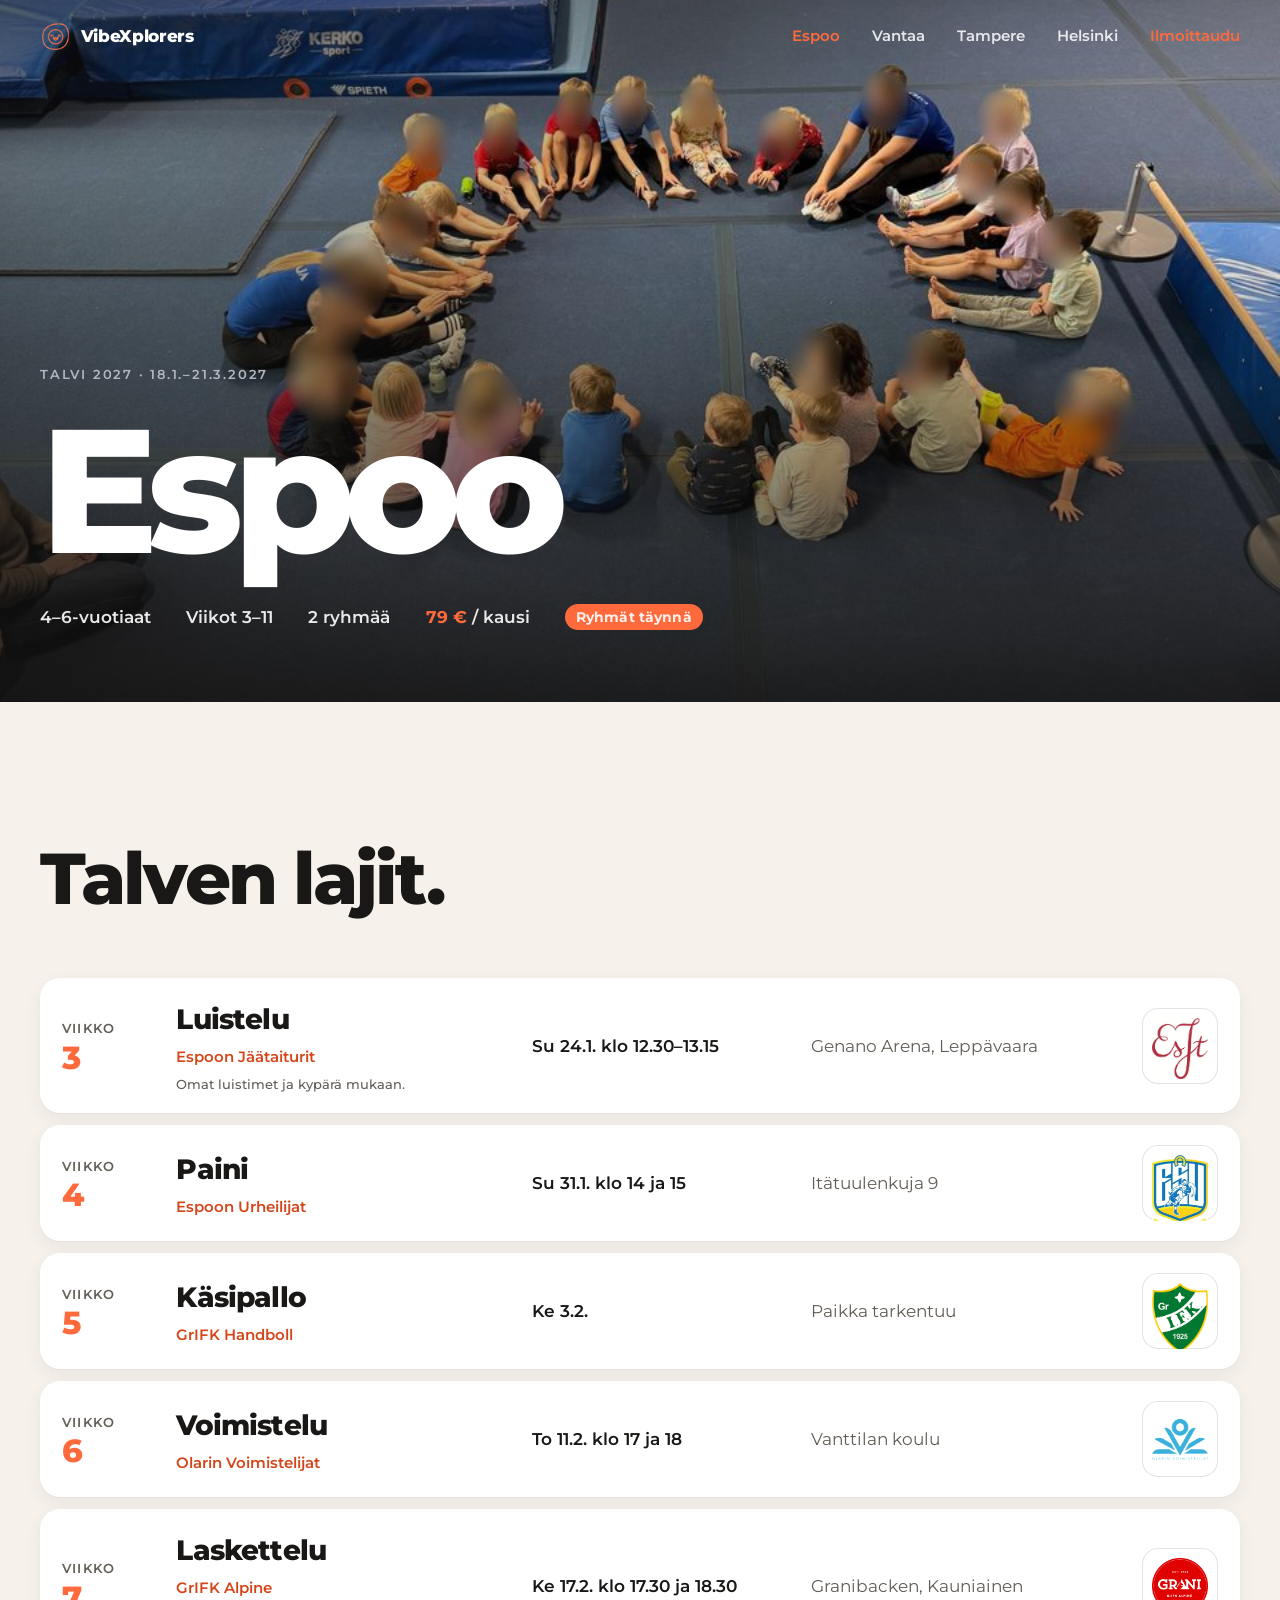
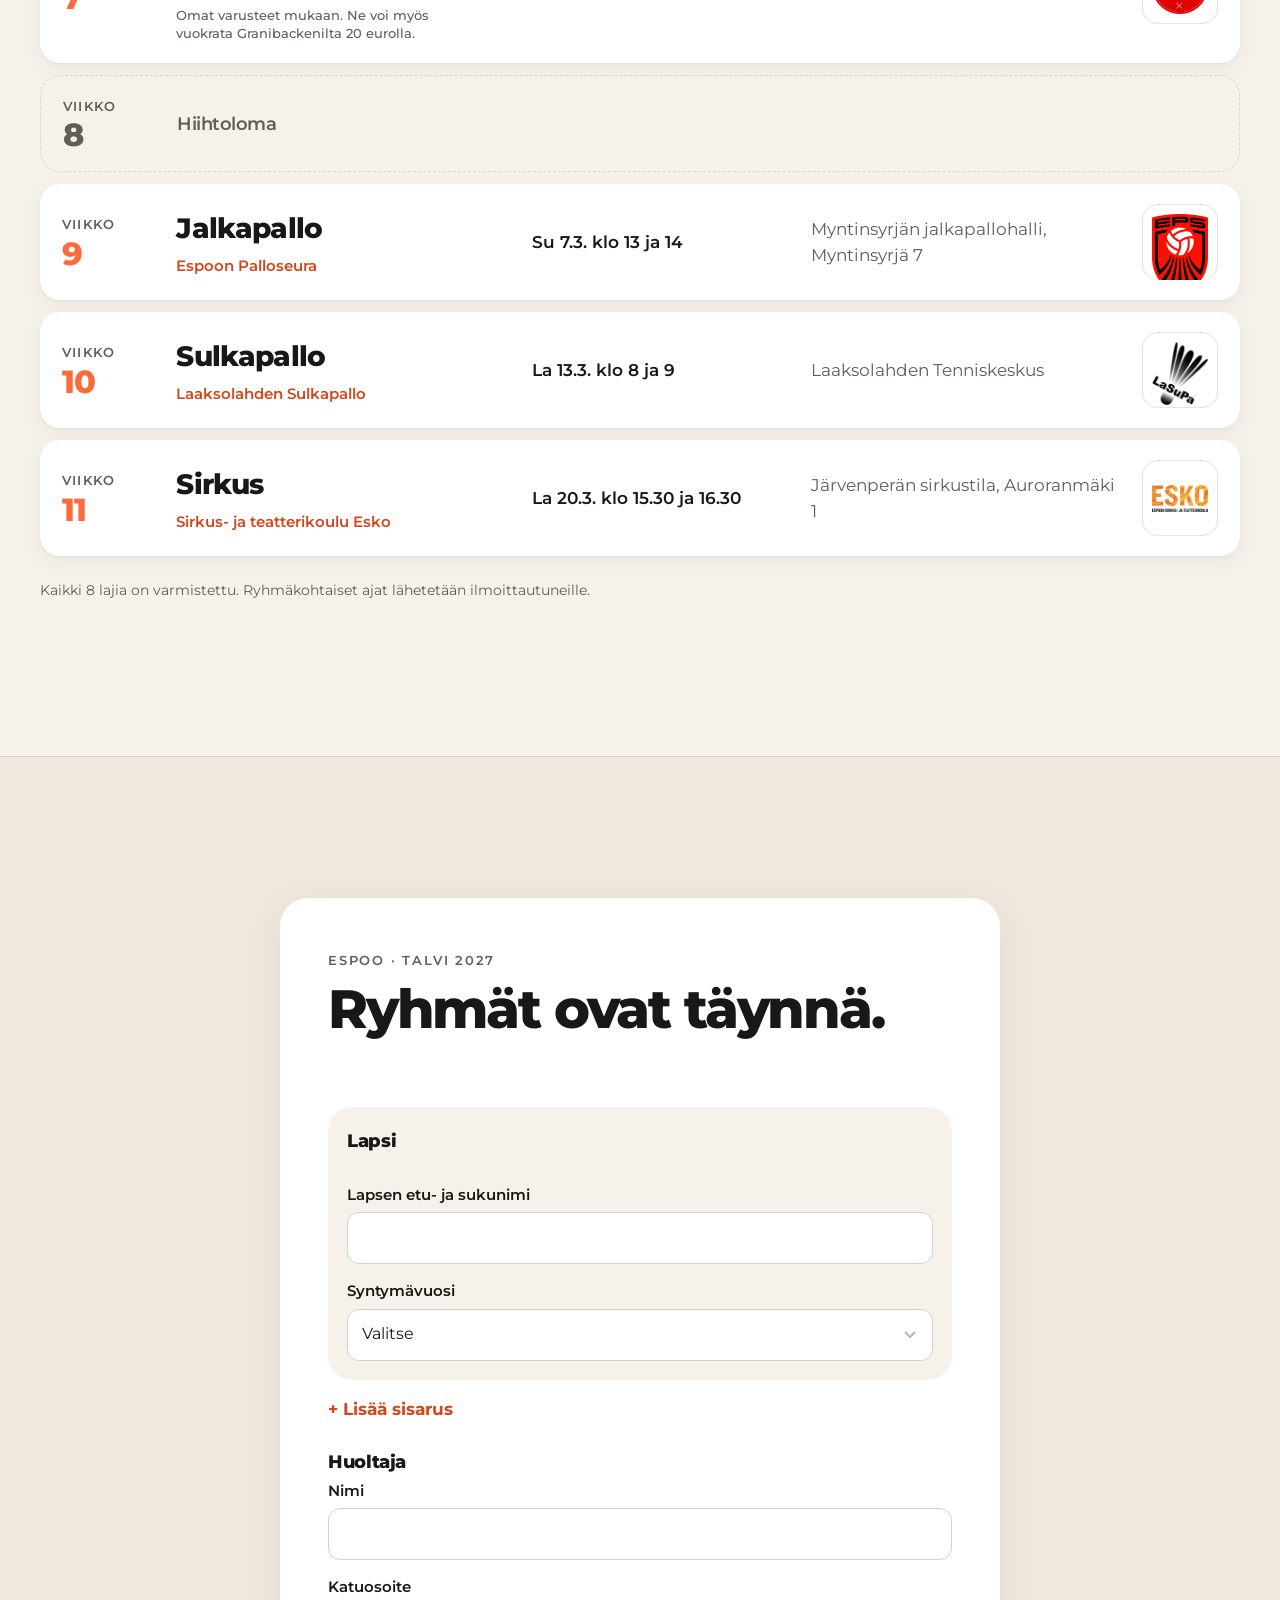
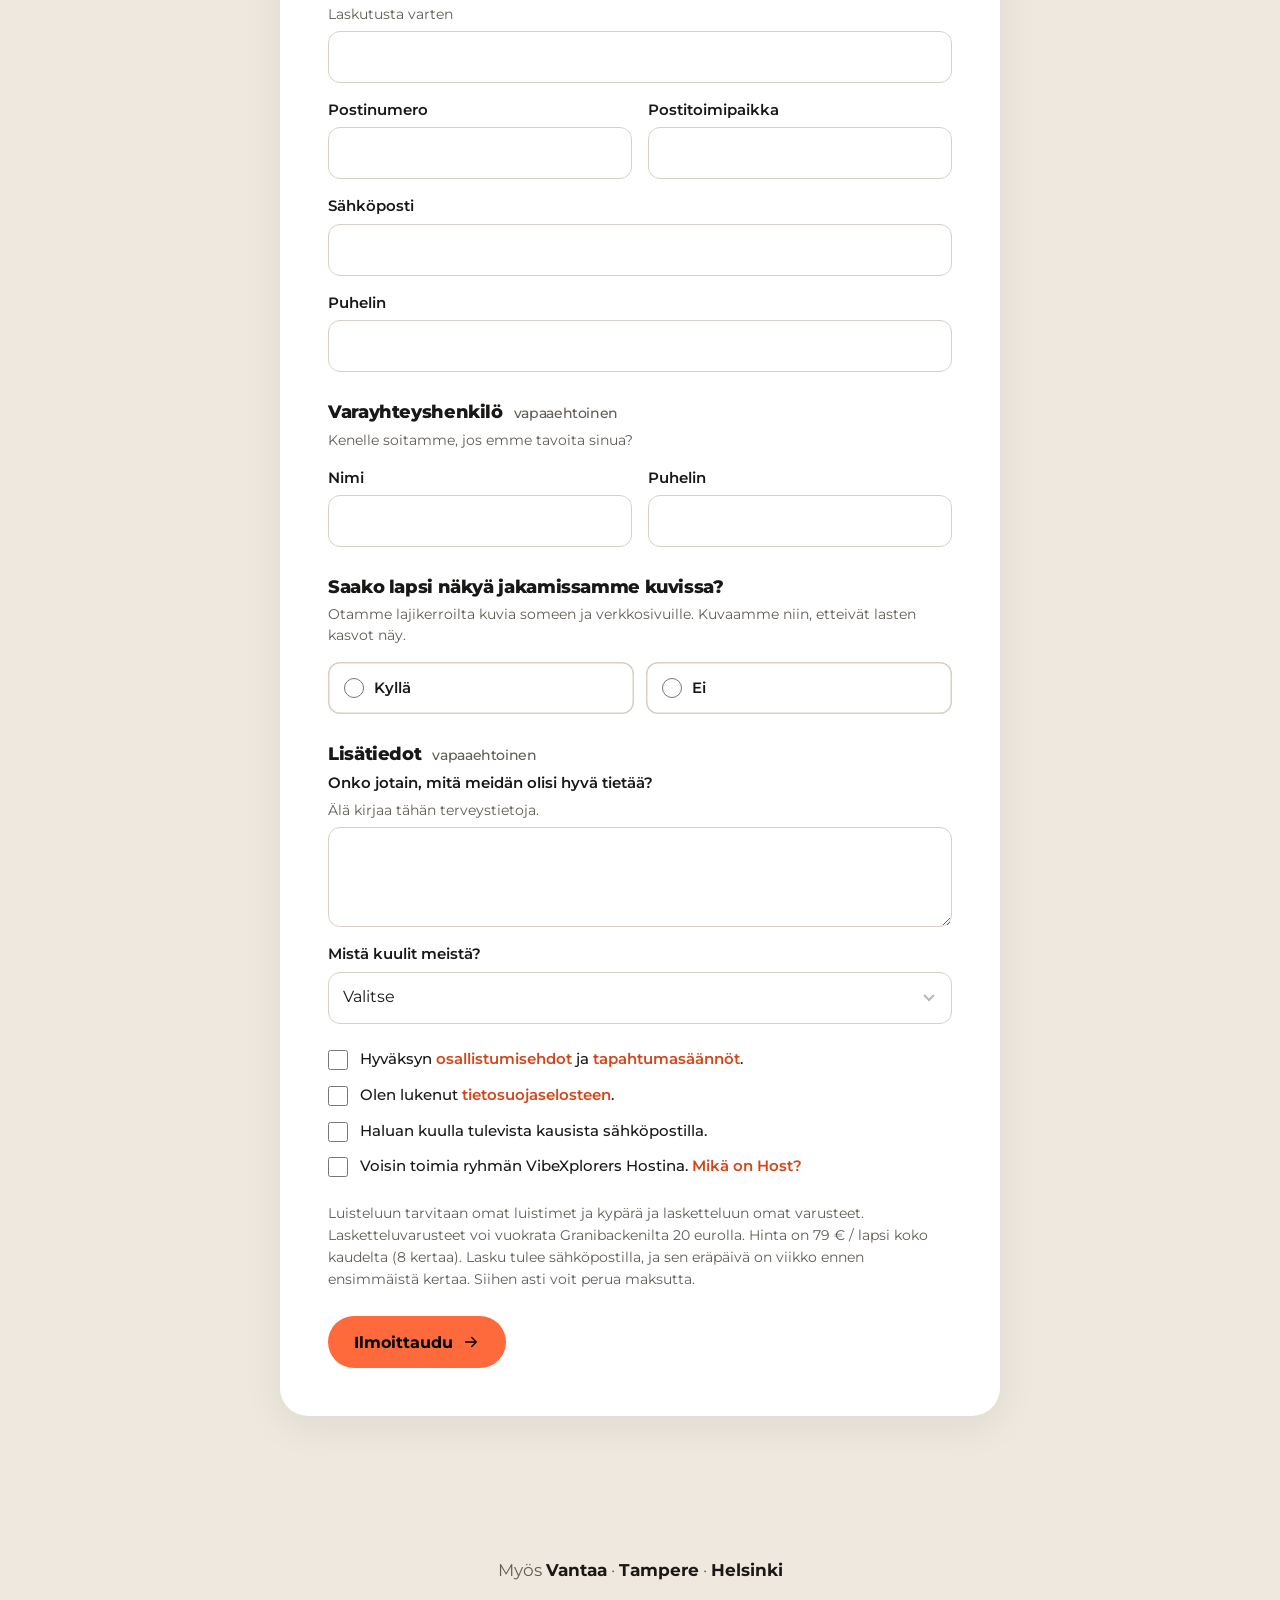
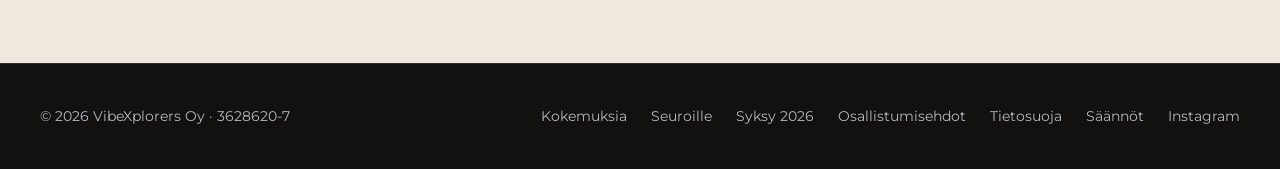
==== commit 1a3ab04a: "jonotuksen nostaminen" ====
--- a/espoo.html
+++ b/espoo.html
@@ -25,7 +25,7 @@
   <link rel="icon" type="image/svg+xml" href="/favicon.svg">
   <link rel="manifest" href="/site.webmanifest">
   <link rel="preload" as="image" href="img/kuva-piiri.jpg">
-  <link rel="stylesheet" href="style.css?v=7" />
+  <link rel="stylesheet" href="style.css?v=8" />
 </head>
 <body>
   <nav class="nav" aria-label="Päävalikko">
@@ -58,7 +58,7 @@
         <div class="row"><div class="wk">Viikko<b>6</b></div><div><h3>Voimistelu</h3><div class="club">Olarin Voimistelijat</div></div><div class="time">To 11.2. klo 17 ja 18</div><div class="place">Vanttilan koulu</div><div class="logo-tile"><img src="img/logot/ovo.png" alt="Olarin Voimistelijat" loading="lazy" /></div></div>
         <div class="row"><div class="wk">Viikko<b>7</b></div><div><h3>Laskettelu</h3><div class="club">GrIFK Alpine</div><div class="gear">Omat varusteet mukaan. Ne voi myös vuokrata Granibackenilta 20 eurolla.</div></div><div class="time">Ke 17.2. klo 17.30 ja 18.30</div><div class="place">Granibacken, Kauniainen</div><div class="logo-tile"><img src="img/logot/grani.png" alt="GrIFK Alpine" loading="lazy" /></div></div>
         <div class="row off"><div class="wk">Viikko<b>8</b></div><div><h3>Hiihtoloma</h3></div><div></div><div></div><div></div></div>
-        <div class="row"><div class="wk">Viikko<b>9</b></div><div><h3>Jalkapallo</h3><div class="club">Espoon Palloseura</div></div><div class="time">Su 7.3. klo 13–15</div><div class="place">Myntinsyrjän jalkapallohalli, Myntinsyrjä 7</div><div class="logo-tile"><img src="img/logot/eps.png" alt="Espoon Palloseura" loading="lazy" /></div></div>
+        <div class="row"><div class="wk">Viikko<b>9</b></div><div><h3>Jalkapallo</h3><div class="club">Espoon Palloseura</div></div><div class="time">Su 7.3. klo 13 ja 14</div><div class="place">Myntinsyrjän jalkapallohalli, Myntinsyrjä 7</div><div class="logo-tile"><img src="img/logot/eps.png" alt="Espoon Palloseura" loading="lazy" /></div></div>
         <div class="row"><div class="wk">Viikko<b>10</b></div><div><h3>Sulkapallo</h3><div class="club">Laaksolahden Sulkapallo</div></div><div class="time">La 13.3. klo 8 ja 9</div><div class="place">Laaksolahden Tenniskeskus</div><div class="logo-tile"><img src="img/logot/lasupa.png" alt="Laaksolahden Sulkapallo" loading="lazy" /></div></div>
         <div class="row"><div class="wk">Viikko<b>11</b></div><div><h3>Sirkus</h3><div class="club">Sirkus- ja teatterikoulu Esko</div></div><div class="time">La 20.3. klo 15.30 ja 16.30</div><div class="place">Järvenperän sirkustila, Auroranmäki 1</div><div class="logo-tile"><img src="img/logot/esko.png" alt="Sirkus- ja teatterikoulu Esko" loading="lazy" /></div></div>
         </div>
@@ -131,7 +131,7 @@
         </template>
       </div>
     </section>
-    <script src="/ilmo.js?v=10" defer></script>
+    <script src="/ilmo.js?v=12" defer></script>
 
     <p style="text-align:center;color:var(--grey);margin:-3rem 0 5rem">Myös <a href="/vantaa" style="color:var(--white);font-weight:700">Vantaa</a> · <a href="/tampere" style="color:var(--white);font-weight:700">Tampere</a> · <a href="/helsinki" style="color:var(--white);font-weight:700">Helsinki</a></p>
   </main>
--- a/style.css
+++ b/style.css
@@ -279,8 +279,8 @@
 .prose .steps li::marker { color: var(--orange); font-weight: 800; }
 .city-row .opens { display: block; margin-top: .35rem; font-size: .85rem; font-weight: 600; color: var(--orange); }
 .row .gear { margin-top: .4rem; font-size: .82rem; font-weight: 500; color: var(--grey); line-height: 1.4; max-width: 34ch; }
-.reg[data-state="soon"] .reg-status { color: var(--white); background: rgba(255,106,61,.1); box-shadow: inset 0 0 0 1.5px rgba(255,106,61,.55); border-radius: 14px; padding: 1rem 1.2rem; line-height: 1.5; }
-.reg[data-state="soon"] .reg-status b { color: var(--orange); }
+.reg[data-state="soon"] .reg-status, .reg[data-state="queue"] .reg-status { color: var(--white); background: rgba(255,106,61,.1); box-shadow: inset 0 0 0 1.5px rgba(255,106,61,.55); border-radius: 14px; padding: 1rem 1.2rem; line-height: 1.5; }
+.reg[data-state="soon"] .reg-status b, .reg[data-state="queue"] .reg-status b { color: var(--orange); }
 .reg .soon-note { margin: 0; font-weight: 700; color: var(--orange); }
 .reg h2 { overflow-wrap: break-word; -webkit-hyphens: auto; hyphens: auto; }
 .cta .opens-list { list-style: none; padding: 0; margin: 1.8rem auto 0; display: flex; flex-wrap: wrap; justify-content: center; gap: .6rem 2rem; font-size: 1.05rem; color: var(--grey); }
@@ -331,8 +331,8 @@
 /* Lomake vaalealla */
 .light.reg .reg-status { color: var(--muted-dark); }
 .light.reg[data-state="open"] .reg-status { color: var(--text-dark); }
-.light.reg[data-state="soon"] .reg-status { color: var(--text-dark); background: #fff; box-shadow: inset 0 0 0 1.5px rgba(255,106,61,.6); }
-.light.reg[data-state="soon"] .reg-status b, .light .soon-note { color: var(--orange-deep); }
+.light.reg[data-state="soon"] .reg-status, .light.reg[data-state="queue"] .reg-status { color: var(--text-dark); background: #fff; box-shadow: inset 0 0 0 1.5px rgba(255,106,61,.6); }
+.light.reg[data-state="soon"] .reg-status b, .light.reg[data-state="queue"] .reg-status b, .light .soon-note { color: var(--orange-deep); }
 .light.reg .kid { background: #fff; box-shadow: 0 6px 20px rgba(26,24,22,.06); }
 .light.reg input[type=text], .light.reg input[type=email], .light.reg input[type=tel], .light.reg select, .light.reg textarea,
 .light.reg .kid input, .light.reg .kid select { background-color: #fff; color: var(--text-dark); border-color: #D8D0C4; }
